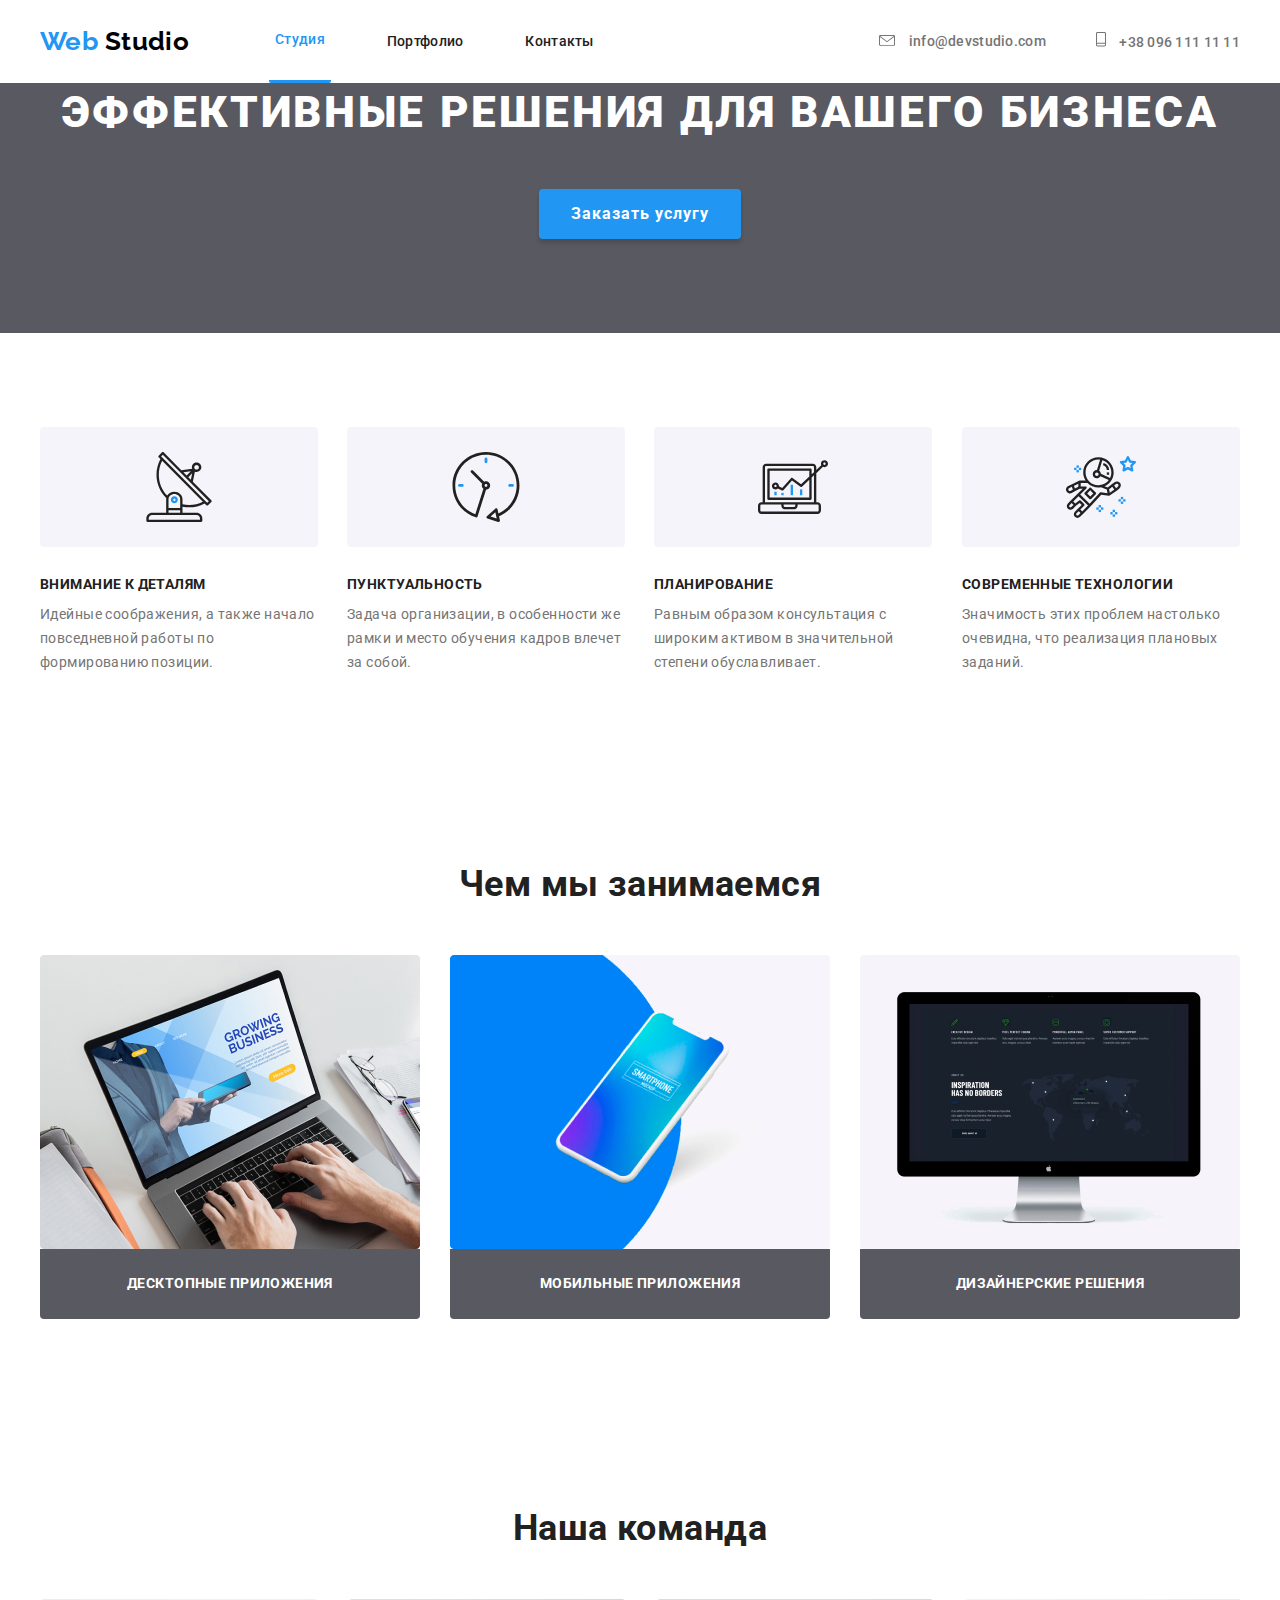
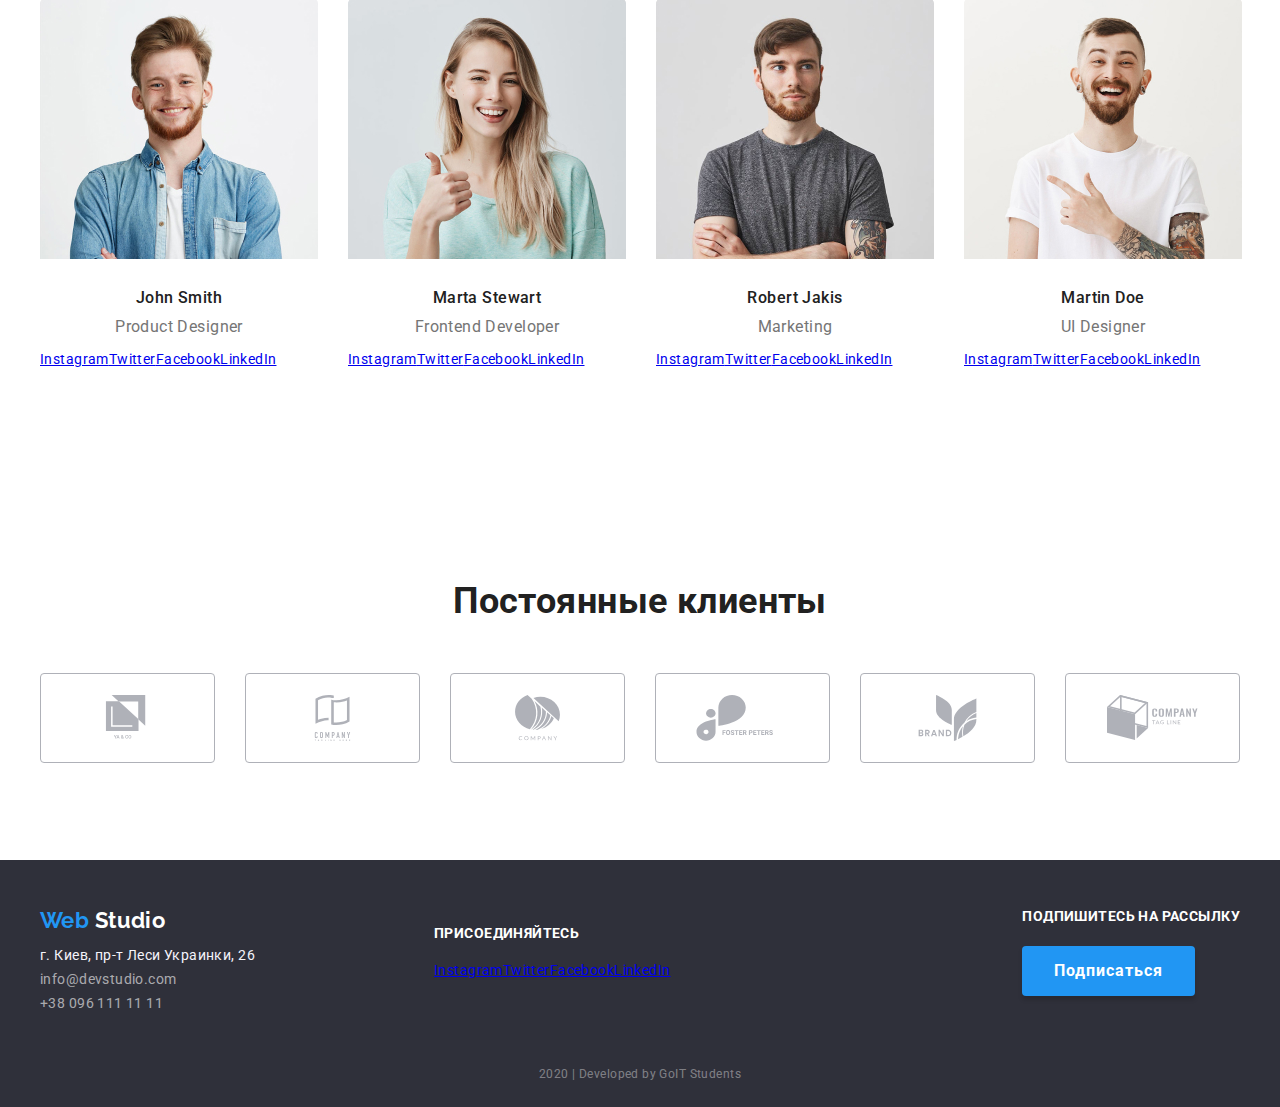
==== index.html @ 12b3b472 "Добавляет файлы и ДЗ3" ====
<!DOCTYPE html>
<html lang="ru">
<head>
    <meta charset="UTF-8"/>
    <meta name="viewport" content="width=device-width, initial-scale=1.0"/>
    <title>Web Studio v.1</title>
    <link 
      href="https://fonts.googleapis.com/css2?family=Raleway:wght@700&family=Roboto:wght@400;500;700;900&display=swap" 
      rel="stylesheet"
    />
    <link 
      rel="stylesheet" 
      href="https://cdnjs.cloudflare.com/ajax/libs/modern-normalize/0.6.0/modern-normalize.min.css"
    />
    <link rel="stylesheet" href="./css/style.css"/>
</head>
<body>

  <!-- Шапка страницы -->

    <header class="page-header">
      <div class="container header-flex">
        <nav class=nav-main>
          <a class=logo href="./index.html">
              <span>Web</span> Studio
          </a>
          <ul class="menu-list">
            <li class="item"><a class="menu-link current" href="./index.html">Студия</a></li>
            <li class="item"><a class="menu-link" href="./portfolio.html">Портфолио</a></li>
            <li class="item"><a class="menu-link" href="#" target="_blank">Контакты</a></li>
          </ul>
        </nav>  
          <ul class="menu-contacts">
            <li class="item">
              <img src="./images/Header/envelope_hover_.svg" alt="Конвертик">
              <a class="contact-item" href="mailto:info@devstudio.com">info@devstudio.com</a>
            </li>
            <li class="item">
              <img src="./images/Header/Tel_img.svg" alt="Мобильный телефон">
              <a class="contact-item" href="tel:380961111111">+38 096 111 11 11</a>
            </li>
          </ul>
      </div>
    </header> 
    
  <!--Основной контент страницы-->

    <main>

      <!-- Герой -->
      <section class="hero">
        <h1>эффективные решения для вашего бизнеса</h1>
        <a class="link-button" href="#" target="_blank">Заказать услугу</a>
      </section>

      <!--Преимущества студии-->
      <section class="benefits">
        <div class="container">
          <h2 class="is-hidden">Наши преимущества</h2>
        <ul class="benefits-list">
          <li class="item">
            <img src="./images/Addvantages/Antena.svg" alt="Спутниковая антена">
            <h3>Внимание к деталям</h3>
            <p>
              Идейные соображения, а также начало повседневной работы по формированию позиции.
            </p>
          </li>
          <li class="item">
            <img src="./images/Addvantages/Clock.svg" alt="Часы с циферблатом">
            <h3>Пунктуальность</h3>
            <p>
              Задача организации, в особенности же рамки и место обучения кадров влечет за собой.
            </p>
          </li>
          <li class="item">
            <img src="./images/Addvantages/Computer_graffic.svg" alt="Компьютер с графиком на экране">
            <h3>Планирование</h3>
            <p>
              Равным образом консультация с широким активом в значительной степени обуславливает.
            </p>
          </li>
          <li class="item">
            <img src="./images/Addvantages/Cosmonaut.svg" alt="Космонавт">
            <h3>Современные технологии</h3>
            <p>
              Значимость этих проблем настолько очевидна, что реализация плановых заданий.
            </p>
          </li>
        </ul>
        </div>
      </section>

      <!--Направления разработки-->
      <section class="services">
        <div class="container">
          <h2>Чем мы занимаемся</h2>
        <ul class="services-list">
          <li class="item">
            <!--Можно сделать ссылками, вдруг будет ссылка на проекты (примеры работ)-->
              <img 
                class="service-photo"
                src="./images/Operation/desktop_apps.jpg" 
                alt="Картинка Рабочего стола компьютера" 
                width="380" 
                height="294"
              >
              <h3>Десктопные приложения</h3>
          </li>
          <li class="item">
              <img
                class="service-photo" 
                src="./images/Operation/mobile_apps.jpg" 
                alt="Картинка экрана мобильного телефона"
                width="380" 
                height="294"
              >
              <h3>Мобильные приложения</h3>
          </li>
          <li class="item">
              <img 
                class="service-photo"
                src="./images/Operation/design.jpg" 
                alt="Картинка Дизайнерских решений"
                width="380" 
                height="294"
              >
              <h3>Дизайнерские решения</h3>
          </li>
        </ul>
        </div>
      </section>

      <!--Наша команда-->
      <section class="team">
       <div class="container">
        <h2>Наша команда</h2>
        <ul class="team-list">
          <li class="member">
            <img 
              class="team-photo"
              src="./images/Photo_Contacts/john_smith.jpg" 
              alt="Фото Джон Смит"
              width="278" 
              height="260"
            >
            <h3>John Smith</h3>
            <p>Product Designer</p>
            <ul class="team-socials">
              <li><a href="№" aria-label="Ссылка на Instagram" target="_blank">Instagram</a></li>
              <li><a href="№" aria-label="Ссылка на Twitter" target="_blank">Twitter</a></li>
              <li><a href="№" aria-label="Ссылка на Facebook" target="_blank">Facebook</a></li>
              <li><a href="№" aria-label="Ссылка на LinkedIn" target="_blank">LinkedIn</a></li>
            </ul>
          </li>
          <li class="member">
            <img 
              class="team-photo"
              src="./images/Photo_Contacts/marta_stewart.jpg" 
              alt="Фото Марта Стюарт"
              width="278" 
              height="260"
            >
            <h3>Marta Stewart</h3>
            <p>Frontend Developer</p>
            <ul class="team-socials">
              <li><a href="№" aria-label="Ссылка на Instagram" target="_blank">Instagram</a></li>
              <li><a href="№" aria-label="Ссылка на Twitter" target="_blank">Twitter</a></li>
              <li><a href="№" aria-label="Ссылка на Facebook" target="_blank">Facebook</a></li>
              <li><a href="№" aria-label="Ссылка на LinkedIn" target="_blank">LinkedIn</a></li>
              </ul>
          </li>
          <li class="member">
            <img 
              class="team-photo"  
              src="./images/Photo_Contacts/robert_jakis.jpg" 
              alt="Фото Роберт Якис"
              width="278" 
              height="260"
            >
            <h3>Robert Jakis</h3>
            <p>Marketing</p>
            <ul class="team-socials">
              <li><a href="№" aria-label="Ссылка на Instagram" target="_blank">Instagram</a></li>
              <li><a href="№" aria-label="Ссылка на Twitter" target="_blank">Twitter</a></li>
              <li><a href="№" aria-label="Ссылка на Facebook" target="_blank">Facebook</a></li>
              <li><a href="№" aria-label="Ссылка на LinkedIn" target="_blank">LinkedIn</a></li>
            </ul>
          </li>
          <li class="member">
            <img 
              class="team-photo"
              src="./images/Photo_Contacts/martin_doe.jpg" 
              alt="Фото Мартин Дое"
              width="278" 
              height="260"
            >
            <h3>Martin Doe</h3>
            <p>UI Designer</p>
            <ul class="team-socials">
              <li><a href="№" aria-label="Ссылка на Instagram" target="_blank">Instagram</a></li>
              <li><a href="№" aria-label="Ссылка на Twitter" target="_blank">Twitter</a></li>
              <li><a href="№" aria-label="Ссылка на Facebook" target="_blank">Facebook</a></li>
              <li><a href="№" aria-label="Ссылка на LinkedIn" target="_blank">LinkedIn</a></li>
            </ul>
          </li>
        </ul>
       </div>
      </section>

      <!--Постоянные клиенты-->
      <section class="customers">
        <div class="container">
          <h2>Постоянные клиенты</h2>
        <ul class="customers-list">
          <li class="client-tittle">
            <a 
              href="#" target="_blank"
            >
              <img src="./images/Clients/Client1.svg" alt="Лого Клиента 1">
            </a>
          </li>
          <li class="client-tittle">
            <a 
              href="#" target="_blank"
            >
              <img src="./images/Clients/Client2.svg" alt="Лого Клиента 2">
            </a>
          </li>
          <li class="client-tittle">
            <a 
              href="#" target="_blank"
            >
              <img src="./images/Clients/Client3.svg" alt="Лого Клиента 3">
            </a>
          </li>
          <li class="client-tittle">
            <a 
              href="#" target="_blank"
            >
              <img src="./images/Clients/Client4.svg" alt="Лого Клиента 4">
            </a>
          </li>
          <li class="client-tittle">
            <a 
              href="#" target="_blank"
            >
              <img src="./images/Clients/Client5.svg" alt="Лого Клиента 5">
            </a>
          </li>
          <li class="client-tittle">
            <a 
              href="#" target="_blank"
            >
              <img src="./images/Clients/Client6.svg" alt="Лого Клиента 6">
            </a>
          </li>
        </ul>
        </div>
      </section>

    </main>
     
  <!-- Подвал страницы -->
    
    <footer>
      <!--Контакты-->
      <div class="container footer-flex">
        <div class="footer-contacts ">
          <h2 class="is-hidden">Контакты студии</h2>
            <a class="logo" href="./index.html">
              <span>Web</span> Studio
            </a>
            <address class="adress-location">г. Киев, пр-т Леси Украинки, 26</address>
            <address class="adress-contacts">
              <a class="item" href="mailto:info@devstudio.com">info@devstudio.com</a> <br>
              <a class="item" href="tel:380961111111">+38 096 111 11 11</a>
            </address>
        </div>
        <!--Социальные сети-->
        <div class="socials">
          <h2 class="is-hidden">Ссылки на социальные сети студии</h2>
            <h3 class="title"><em>присоединяйтесь</em></h3>
            <ul class="list">
              <li><a href="№" aria-label="Ссылка на Instagram" target="_blank">Instagram</a></li>
              <li><a href="№" aria-label="Ссылка на Twitter" target="_blank">Twitter</a></li>
              <li><a href="№" aria-label="Ссылка на Facebook" target="_blank">Facebook</a></li>
              <li><a href="№" aria-label="Ссылка на LinkedIn" target="_blank">LinkedIn</a></li>
            </ul>
        </div>
        <!--Форма подписки-->
        <div class=subscribe>
          <h2 class="is-hidden">Форма подписки</h2>
            <h3 class="title"><em>Подпишитесь на рассылку</em></h3>
            <a class="link-button" href="#">Подписаться</a>
        </div>
      </div>
      <div class="copyright container">
        <p class="text">2020 | Developed by GoIT Students </p>
    </div>
  </footer>
</body>
</html>
---- css/style.css ----
/* Основные стили для 2х страниц */
:root{
    --primary-background-color:#FFFFFF;
    --secondary-background-color: #F5F4FA;
    --primary-text-color:#757575;
    --primary-hover-color:#2196F3;
    --secondary-text-color:#212121;
}

body{
    background-color: var(--primary-background-color);

    font-family: 'Roboto', sans-serif;
    font-style: normal;
    font-weight: 400;
    font-size: 14px;
    line-height: 1.14;
    letter-spacing: 0.03em;
}

ul{
    margin: 0;
    padding: 0;
    list-style: none;
    
}

h2{
    margin: 0;
    margin-bottom: 50px;
    padding: 0;

    color: var(--secondary-text-color);
    font-weight: 700;
    font-size: 36px;
    line-height: 1.17;
    text-align: center;
}
h3{
    margin: 0;
    padding: 0;

    color: var(--primary-background-color);
    text-transform: uppercase ;
    font-weight: 700;
    font-size: 14px;
}
.is-hidden{
    display: none;
}

.container{
    width: 1230px;
    padding-left: 15px;
    padding-right: 15px;
    margin-left: auto;
    margin-right: auto;
    /* outline: 1px solid tomato; */
    padding-top: 94px;
    padding-bottom: 94px;

}

/*Стили для header*/
.header-flex{
    padding-top: 0px;
    padding-bottom: 0px;
}
    /*Logo*/
.logo{
    margin-right: 80px;
    
    font-family: 'Raleway', sans-serif;
    color: black; /*На макете текст Studio  реально темнее чем текст на всей странице*/
    font-weight: 700;
    font-size: 26px;
    line-height: 1.19;
    text-decoration: none;
}

.logo span{
    color: var(--primary-hover-color);
}

    /*Site menu and contacts*/ 

.menu-link,
.contact-item{
    margin-bottom: 0px;
    color: var(--secondary-text-color);
    text-decoration: none;
    font-weight: 500;
    letter-spacing: 0.02em;
}
.menu-link{
    display: block;
    padding-top: 32px;
    padding-bottom: 32px; 
    padding-left: 6px;
    padding-right: 6px;
}


.menu-link:hover,
.menu-link:focus,
.contact-item:hover,
.contact-item:focus{
    color: var(--primary-hover-color);
}

.current{
    color: var(--primary-hover-color);
    border-color: var(--primary-hover-color);
    border-bottom: solid;
    border-radius: 2px;
}
.contact-item{
    color: var(--primary-text-color);
    padding-left: 10px;
}

.header-flex,
.nav-main,
.menu-contacts,
.menu-list{
    display: flex;
    align-items: center;
}
.menu-list .item:not(:last-child),
.menu-contacts .item:not(:last-child){
    margin-right: 50px;
}
.menu-contacts{
    margin-left: auto;
}




/*Стили для кнопок ссылок. Когда будем делать НАСТОЯЩУЮ кнопку в футере- потом уберу*/
.link-button {
    display: inline-block;
    padding: 10px 32px;
    min-height: 50px;
    box-shadow: 0px 4px 4px rgba(0, 0, 0, 0.15);
    border-radius: 4px;


    color: var(--primary-background-color);
    background-color: var(--primary-hover-color);
    
    font-weight: 700;
    font-size: 16px;
    line-height: 1.87;
    text-decoration: none;
    text-align: center;
    letter-spacing: 0.06em;
}

/*Стили для страницы Studio*/

/*Стили для Героя*/

.hero{
    background: rgba(47, 48, 58, 0.8);
    text-align: center;

    padding-bottom: 94px;
}
.hero h1{
    margin-top: 0px;
    margin-bottom: 46px;
    margin-left: auto;
    margin-right: auto;
    min-width: 646px;
    
    color:var(--primary-background-color);
    font-weight: 900;
    font-size: 44px;
    line-height: 1.36;
    text-align: center;
    letter-spacing: 0.06em;
    text-transform: uppercase;
}

/*Стили для Преимуществ студии*/

.benefits-list{
    display: flex;
}
.benefits-list .item+.item{
    margin-left: 29px;
}
.benefits-list .item{
    min-width: 278px;
    
}

.benefits h3{
    
    margin: 0 0 10px 0;
    
    color: var(--secondary-text-color);
}

.benefits p{
    
    margin: 0px;
    color: var(--primary-text-color);
    line-height: 1.71;
}
.benefits img{
    display: block;
    padding: 25px 104px;
    margin-bottom: 30px;
    min-width: 278px;

    background-color: #F5F4FA;
    border-radius: 4px; 
   
}



/*Стили Направления разработки*/
.services-list{
    display: flex;
    margin-top: 50px;
}
.services-list .item+.item{
    margin-left: 30px;
}

.services-list h3{
    background: rgba(47, 48, 58, 0.8);
    border-radius: 0px 0px 4px 4px;
    
    padding-top: 27px;
    padding-bottom: 27px;

    text-align: center;
}
.service-photo{
    display: block;
}


/*Стили для Наша команда*/
.team-list{
    display: flex;
}
.team-list .member+.member{
    margin-left: 30px;
}

.team-list h3{
    margin-bottom: 10px;    

    color: var(--secondary-text-color);
    font-weight: 500;
    font-size: 16px;
    line-height: 1.18;
    text-transform: none;
    text-align: center;
}
.team-list p{
    margin: 0; 
    margin-bottom: 16px;
    
    color: var(--primary-text-color);
    font-weight: 400;
    font-size: 16px;
    line-height: 1.18;
    text-align: center;
}
.team-photo{
    display: block;
    margin-bottom: 30px;

    border-radius: 4px 4px 0px 0px;
} 
.team-socials{
    display: flex;
    margin-bottom: 24px;
}
/*Стили для секции постоянные клиенты*/
.customers-list{
    display: flex;
}
.customers-list .member+.member{
    margin-left: 30px;
}
.customers-list .client-tittle+.client-tittle{
    margin-left: 30px;
}
.client-tittle img{
    display: inline-block;
    border: 1px solid #AFB1B8;
    box-sizing: border-box;
    border-radius: 4px;
    padding-top: 21px;
    padding-bottom: 21px;
    

    /*применила ширину и высоту для позиционирования будет понятно, как с бэкграунд и рамками - сделаю правильно*/
    width: 175px;
    height: 90px;
}


/*Стили для footer*/

footer{
    background-color: #2F303A; /*ТАК УДОБНЕЙ ВИДЕТЬ применились ли цвета текста*/
}

footer em{
    font-style: normal;
    
}
footer .title{
    margin-bottom: 21px;
}
.footer-flex{
    display: flex;
    align-items:center;
    justify-content:flex-end;
    padding-top: 0px;
    padding-bottom: 0px;
}
    
/*Footer contacts*/

footer .logo{
    display: inline-block;
    margin: 48px 0px 10px 0px;
    
    color: var(--primary-background-color);
    font-size: 22px;
    line-height: 1.18;
}

.adress-location{
    color: var(--secondary-background-color);
    font-style: normal;
    line-height: 1.71;
}
.footer-contacts{
    margin-bottom: 28px;
    margin-right: 179px;
}


.adress-contacts > .item{
    margin-bottom: 10px;

    color: rgba(255, 255, 255, 0.6);
    font-style: normal;
    line-height: 1.71;
    text-decoration: none;
}
    /*Footer social media*/

.socials .list{ /*так как пока бэк-граунд картинок, не могу отображение сделать точно, как на макете*/
    display: flex;
}
.socials .title,
.subscribe .title{
    margin-bottom: 21px;
}

    /*Footer signup*/
.subscribe{
    margin-left: auto;
}
   /*Footer copyright*/
.copyright{
    padding-top: 0px;
    padding-bottom: 0px;
}
.copyright > .text{
    margin: 0;
    padding-top: 18px;
    padding-bottom: 21px;

    color: rgba(255, 255, 255, 0.4);
    font-size: 12px;
    line-height: 2;
    text-align: center;
}

/*Стили для страницы Portfolio*/
.filters,
.work-examples{
   display: flex; 
}
.filters{
    display: flex;
    justify-content: center;
    margin-bottom: 50px;
    margin-left: auto;
    margin-right: auto;
}
.filters .item:not(:last-child){
    margin-right: 8px;
}
    /*Кнопки-фильтры*/
button {
    background: var(--secondary-background-color);
    color: var(--secondary-text-color);
    font-family: inherit;
    font-style: inherit;
    font-weight: 500;
    font-size: 16px;
    line-height: 1.16;
    text-align: center;
    letter-spacing: inherit;
    
}
button:hover,
button:focus{
    background:var(--primary-hover-color);
    color: var(--primary-background-color);

}

    /*Примеры работ*/

.work-examples{
    flex-wrap: wrap;
    margin: -15px;
    margin-bottom: -30px;
}
.example{
    display: flex;
    flex-direction: column;
    width: 380px;
    margin: 15px;

    /* background: var(--primary-background-color);
    border: 1px solid #EEEEEE;
    box-sizing: border-box;
    box-shadow: 1px 4px 6px rgba(0, 0, 0, 0.16), 0px 4px 4px rgba(0, 0, 0, 0.06), 0px 1px 1px rgba(0, 0, 0, 0.12);
    border-radius: 5px; */
    
}
.work-link{
    text-decoration: none;
}
.work-examples h2{
    margin-bottom: 4px;
    margin-top: 20px;
    margin-left: 24px;
    margin-right: auto;
    
    font-weight: bold;
    font-size: 18px;
    line-height: 2;
    letter-spacing: 0.06em;
    text-align: left;

}
.work-examples p{
    margin-left: 24px;
    margin-right: auto;
    color: var(--primary-text-color);
    font-size: 16px;
    line-height: 1.88;
}
.work-examples .hover-text{
    color: var(--primary-background-color);
    font-size: 18px;
    line-height: 1.56;

/*пока Саша сказал не делать background, но чтобы было видно цвет текста - применила*/
    background: var(--primary-hover-color); 
}
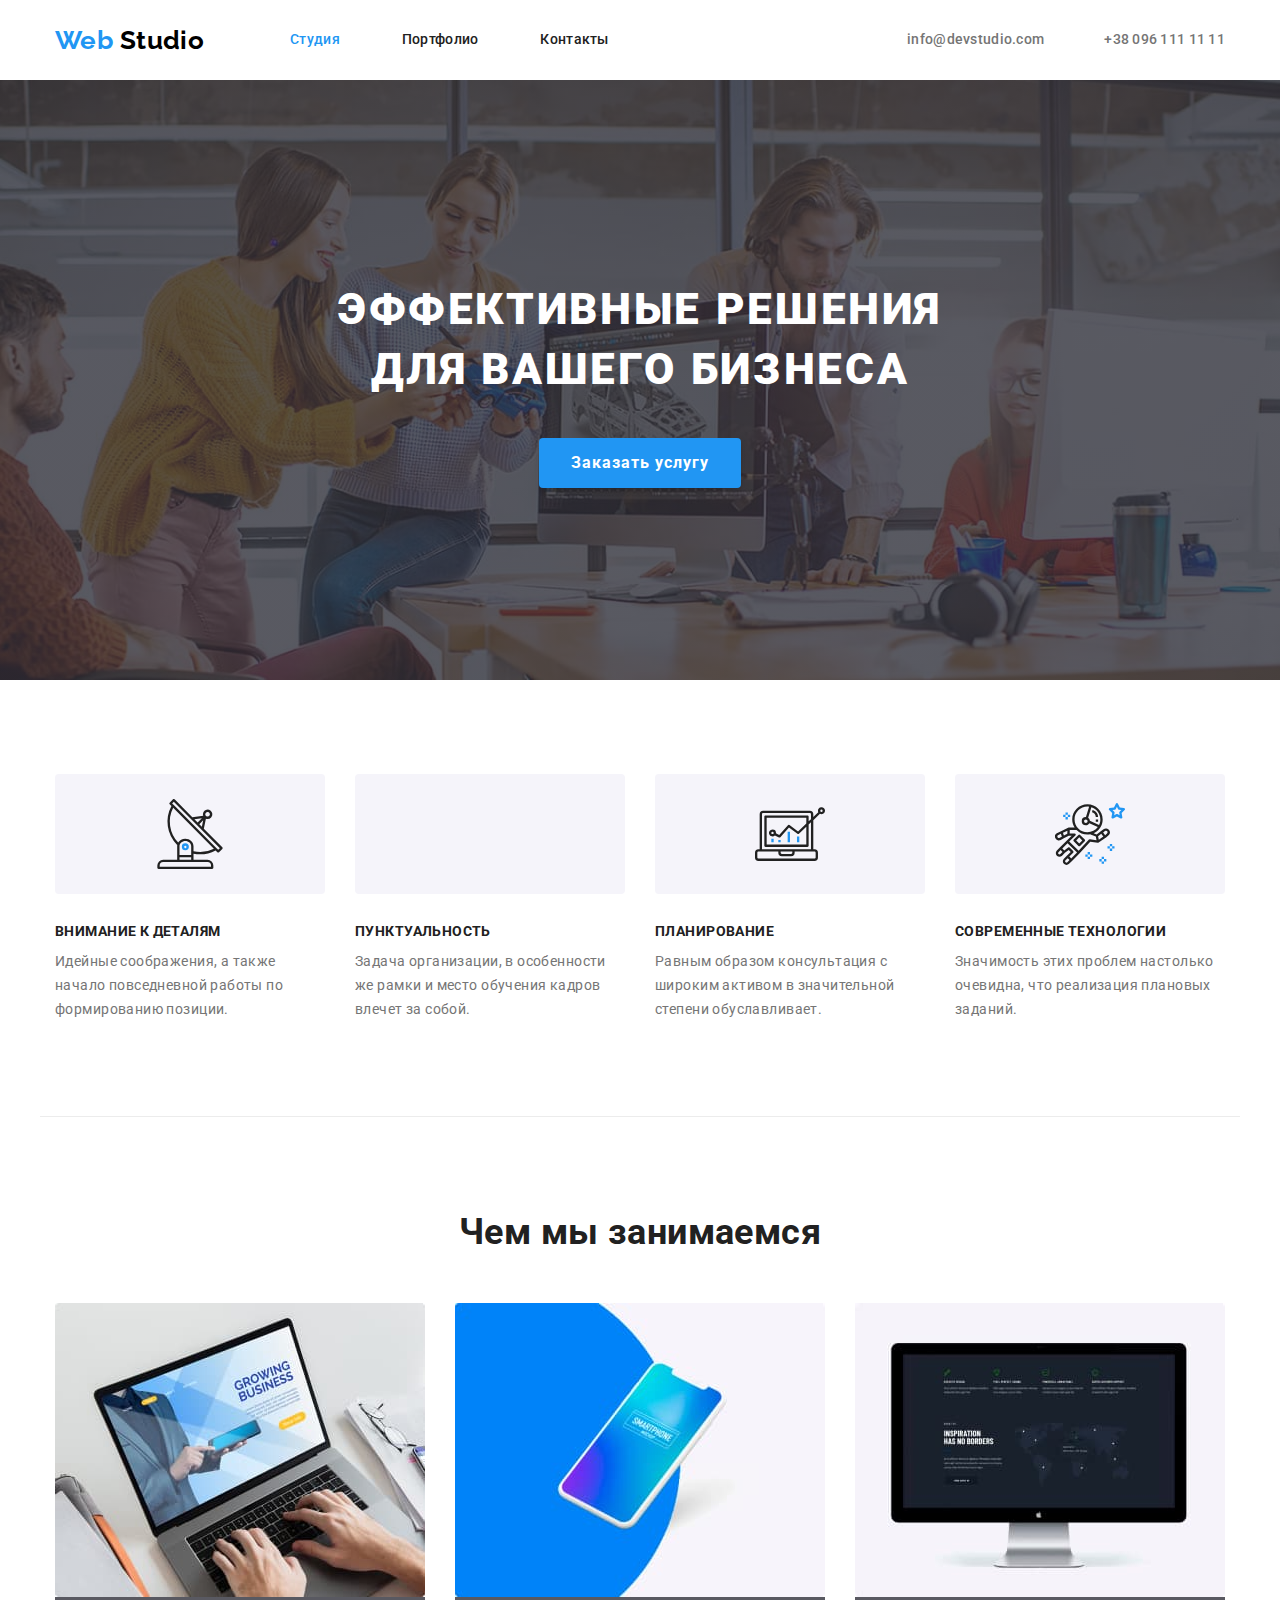
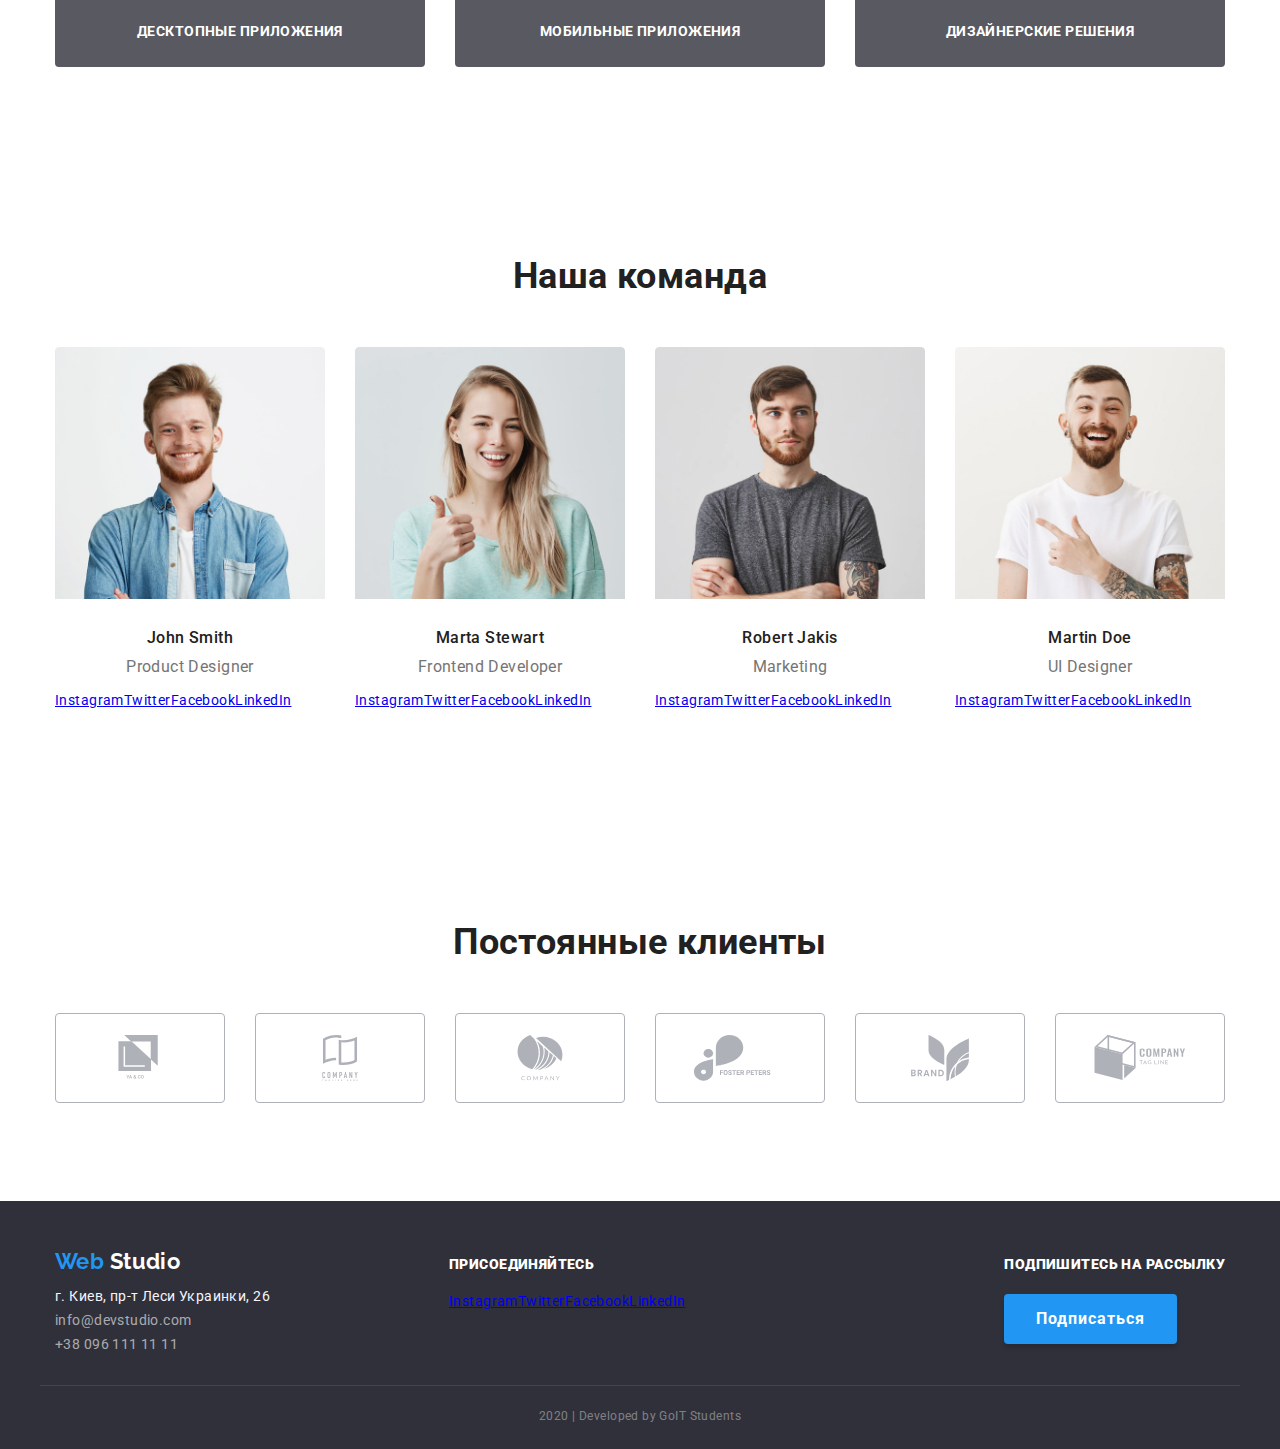
==== commit f59821dd: "Частично добавлены изображения" ====
--- a/index.html
+++ b/index.html
@@ -1,52 +1,56 @@
 <!DOCTYPE html>
 <html lang="ru">
-<head>
-    <meta charset="UTF-8"/>
-    <meta name="viewport" content="width=device-width, initial-scale=1.0"/>
+  <head>
+    <meta charset="UTF-8" />
+    <meta name="viewport" content="width=device-width, initial-scale=1.0" />
     <title>Web Studio v.1</title>
-    <link 
-      href="https://fonts.googleapis.com/css2?family=Raleway:wght@700&family=Roboto:wght@400;500;700;900&display=swap" 
+    <link
+      href="https://fonts.googleapis.com/css2?family=Raleway:wght@700&family=Roboto:wght@400;500;700;900&display=swap"
       rel="stylesheet"
     />
-    <link 
-      rel="stylesheet" 
+    <link
+      rel="stylesheet"
       href="https://cdnjs.cloudflare.com/ajax/libs/modern-normalize/0.6.0/modern-normalize.min.css"
     />
-    <link rel="stylesheet" href="./css/style.css"/>
-</head>
-<body>
-
-  <!-- Шапка страницы -->
+    <link rel="stylesheet" href="./css/style.css" />
+  </head>
+  <body>
+    <!-- Шапка страницы -->
 
     <header class="page-header">
-      <div class="container header-flex">
-        <nav class=nav-main>
-          <a class=logo href="./index.html">
-              <span>Web</span> Studio
-          </a>
+      <div class="header-flex container">
+        <nav class="nav-main">
+          <a class="logo" href="./index.html"> <span>Web</span> Studio </a>
           <ul class="menu-list">
-            <li class="item"><a class="menu-link current" href="./index.html">Студия</a></li>
-            <li class="item"><a class="menu-link" href="./portfolio.html">Портфолио</a></li>
-            <li class="item"><a class="menu-link" href="#" target="_blank">Контакты</a></li>
-          </ul>
-        </nav>  
-          <ul class="menu-contacts">
-            <li class="item">
-              <img src="./images/Header/envelope_hover_.svg" alt="Конвертик">
-              <a class="contact-item" href="mailto:info@devstudio.com">info@devstudio.com</a>
-            </li>
-            <li class="item">
-              <img src="./images/Header/Tel_img.svg" alt="Мобильный телефон">
-              <a class="contact-item" href="tel:380961111111">+38 096 111 11 11</a>
-            </li>
-          </ul>
+            <li class="item">
+              <a class="menu-link current" href="./index.html">Студия</a>
+            </li>
+            <li class="item">
+              <a class="menu-link" href="./portfolio.html">Портфолио</a>
+            </li>
+            <li class="item">
+              <a class="menu-link" href="#" target="_blank">Контакты</a>
+            </li>
+          </ul>
+        </nav>
+        <ul class="menu-contacts">
+          <li class="item">
+            <a class="contact-item" href="mailto:info@devstudio.com"
+              >info@devstudio.com</a
+            >
+          </li>
+          <li class="item">
+            <a class="contact-item" href="tel:380961111111"
+              >+38 096 111 11 11</a
+            >
+          </li>
+        </ul>
       </div>
-    </header> 
-    
-  <!--Основной контент страницы-->
+    </header>
+
+    <!--Основной контент страницы-->
 
     <main>
-
       <!-- Герой -->
       <section class="hero">
         <h1>эффективные решения для вашего бизнеса</h1>
@@ -57,36 +61,36 @@
       <section class="benefits">
         <div class="container">
           <h2 class="is-hidden">Наши преимущества</h2>
-        <ul class="benefits-list">
-          <li class="item">
-            <img src="./images/Addvantages/Antena.svg" alt="Спутниковая антена">
-            <h3>Внимание к деталям</h3>
-            <p>
-              Идейные соображения, а также начало повседневной работы по формированию позиции.
-            </p>
-          </li>
-          <li class="item">
-            <img src="./images/Addvantages/Clock.svg" alt="Часы с циферблатом">
-            <h3>Пунктуальность</h3>
-            <p>
-              Задача организации, в особенности же рамки и место обучения кадров влечет за собой.
-            </p>
-          </li>
-          <li class="item">
-            <img src="./images/Addvantages/Computer_graffic.svg" alt="Компьютер с графиком на экране">
-            <h3>Планирование</h3>
-            <p>
-              Равным образом консультация с широким активом в значительной степени обуславливает.
-            </p>
-          </li>
-          <li class="item">
-            <img src="./images/Addvantages/Cosmonaut.svg" alt="Космонавт">
-            <h3>Современные технологии</h3>
-            <p>
-              Значимость этих проблем настолько очевидна, что реализация плановых заданий.
-            </p>
-          </li>
-        </ul>
+          <ul class="benefits-list">
+            <li class="item antena">
+              <h3>Внимание к деталям</h3>
+              <p>
+                Идейные соображения, а также начало повседневной работы по
+                формированию позиции.
+              </p>
+            </li>
+            <li class="item clock">
+              <h3>Пунктуальность</h3>
+              <p>
+                Задача организации, в особенности же рамки и место обучения
+                кадров влечет за собой.
+              </p>
+            </li>
+            <li class="item diagramm">
+              <h3>Планирование</h3>
+              <p>
+                Равным образом консультация с широким активом в значительной
+                степени обуславливает.
+              </p>
+            </li>
+            <li class="item astronaut">
+              <h3>Современные технологии</h3>
+              <p>
+                Значимость этих проблем настолько очевидна, что реализация
+                плановых заданий.
+              </p>
+            </li>
+          </ul>
         </div>
       </section>
 
@@ -94,209 +98,279 @@
       <section class="services">
         <div class="container">
           <h2>Чем мы занимаемся</h2>
-        <ul class="services-list">
-          <li class="item">
-            <!--Можно сделать ссылками, вдруг будет ссылка на проекты (примеры работ)-->
-              <img 
+          <ul class="services-list">
+            <li class="item">
+              <!--Можно сделать ссылками, вдруг будет ссылка на проекты (примеры работ)-->
+              <img
                 class="service-photo"
-                src="./images/Operation/desktop_apps.jpg" 
-                alt="Картинка Рабочего стола компьютера" 
-                width="380" 
+                src="./images/Operation/desktop-apps.jpg"
+                alt="Картинка Рабочего стола компьютера"
+                width="370"
                 height="294"
-              >
+              />
               <h3>Десктопные приложения</h3>
-          </li>
-          <li class="item">
-              <img
-                class="service-photo" 
-                src="./images/Operation/mobile_apps.jpg" 
+            </li>
+            <li class="item">
+              <img
+                class="service-photo"
+                src="./images/Operation/mobile-apps.jpg"
                 alt="Картинка экрана мобильного телефона"
-                width="380" 
+                width="370"
                 height="294"
-              >
+              />
               <h3>Мобильные приложения</h3>
-          </li>
-          <li class="item">
-              <img 
+            </li>
+            <li class="item">
+              <img
                 class="service-photo"
-                src="./images/Operation/design.jpg" 
+                src="./images/Operation/design-apps.jpg"
                 alt="Картинка Дизайнерских решений"
-                width="380" 
+                width="370"
                 height="294"
-              >
+              />
               <h3>Дизайнерские решения</h3>
-          </li>
-        </ul>
+            </li>
+          </ul>
         </div>
       </section>
 
       <!--Наша команда-->
       <section class="team">
-       <div class="container">
-        <h2>Наша команда</h2>
-        <ul class="team-list">
-          <li class="member">
-            <img 
-              class="team-photo"
-              src="./images/Photo_Contacts/john_smith.jpg" 
-              alt="Фото Джон Смит"
-              width="278" 
-              height="260"
-            >
-            <h3>John Smith</h3>
-            <p>Product Designer</p>
-            <ul class="team-socials">
-              <li><a href="№" aria-label="Ссылка на Instagram" target="_blank">Instagram</a></li>
-              <li><a href="№" aria-label="Ссылка на Twitter" target="_blank">Twitter</a></li>
-              <li><a href="№" aria-label="Ссылка на Facebook" target="_blank">Facebook</a></li>
-              <li><a href="№" aria-label="Ссылка на LinkedIn" target="_blank">LinkedIn</a></li>
-            </ul>
-          </li>
-          <li class="member">
-            <img 
-              class="team-photo"
-              src="./images/Photo_Contacts/marta_stewart.jpg" 
-              alt="Фото Марта Стюарт"
-              width="278" 
-              height="260"
-            >
-            <h3>Marta Stewart</h3>
-            <p>Frontend Developer</p>
-            <ul class="team-socials">
-              <li><a href="№" aria-label="Ссылка на Instagram" target="_blank">Instagram</a></li>
-              <li><a href="№" aria-label="Ссылка на Twitter" target="_blank">Twitter</a></li>
-              <li><a href="№" aria-label="Ссылка на Facebook" target="_blank">Facebook</a></li>
-              <li><a href="№" aria-label="Ссылка на LinkedIn" target="_blank">LinkedIn</a></li>
+        <div class="container">
+          <h2>Наша команда</h2>
+          <ul class="team-list">
+            <li class="member">
+              <img
+                class="team-photo"
+                src="./images/Photo_Contacts/john_smith.jpg"
+                alt="Фото Джон Смит"
+                width="278"
+                height="260"
+              />
+              <h3>John Smith</h3>
+              <p>Product Designer</p>
+              <ul class="team-socials">
+                <li>
+                  <a href="№" aria-label="Ссылка на Instagram" target="_blank"
+                    >Instagram</a
+                  >
+                </li>
+                <li>
+                  <a href="№" aria-label="Ссылка на Twitter" target="_blank"
+                    >Twitter</a
+                  >
+                </li>
+                <li>
+                  <a href="№" aria-label="Ссылка на Facebook" target="_blank"
+                    >Facebook</a
+                  >
+                </li>
+                <li>
+                  <a href="№" aria-label="Ссылка на LinkedIn" target="_blank"
+                    >LinkedIn</a
+                  >
+                </li>
               </ul>
-          </li>
-          <li class="member">
-            <img 
-              class="team-photo"  
-              src="./images/Photo_Contacts/robert_jakis.jpg" 
-              alt="Фото Роберт Якис"
-              width="278" 
-              height="260"
-            >
-            <h3>Robert Jakis</h3>
-            <p>Marketing</p>
-            <ul class="team-socials">
-              <li><a href="№" aria-label="Ссылка на Instagram" target="_blank">Instagram</a></li>
-              <li><a href="№" aria-label="Ссылка на Twitter" target="_blank">Twitter</a></li>
-              <li><a href="№" aria-label="Ссылка на Facebook" target="_blank">Facebook</a></li>
-              <li><a href="№" aria-label="Ссылка на LinkedIn" target="_blank">LinkedIn</a></li>
-            </ul>
-          </li>
-          <li class="member">
-            <img 
-              class="team-photo"
-              src="./images/Photo_Contacts/martin_doe.jpg" 
-              alt="Фото Мартин Дое"
-              width="278" 
-              height="260"
-            >
-            <h3>Martin Doe</h3>
-            <p>UI Designer</p>
-            <ul class="team-socials">
-              <li><a href="№" aria-label="Ссылка на Instagram" target="_blank">Instagram</a></li>
-              <li><a href="№" aria-label="Ссылка на Twitter" target="_blank">Twitter</a></li>
-              <li><a href="№" aria-label="Ссылка на Facebook" target="_blank">Facebook</a></li>
-              <li><a href="№" aria-label="Ссылка на LinkedIn" target="_blank">LinkedIn</a></li>
-            </ul>
-          </li>
-        </ul>
-       </div>
+            </li>
+            <li class="member">
+              <img
+                class="team-photo"
+                src="./images/Photo_Contacts/marta_stewart.jpg"
+                alt="Фото Марта Стюарт"
+                width="278"
+                height="260"
+              />
+              <h3>Marta Stewart</h3>
+              <p>Frontend Developer</p>
+              <ul class="team-socials">
+                <li>
+                  <a href="№" aria-label="Ссылка на Instagram" target="_blank"
+                    >Instagram</a
+                  >
+                </li>
+                <li>
+                  <a href="№" aria-label="Ссылка на Twitter" target="_blank"
+                    >Twitter</a
+                  >
+                </li>
+                <li>
+                  <a href="№" aria-label="Ссылка на Facebook" target="_blank"
+                    >Facebook</a
+                  >
+                </li>
+                <li>
+                  <a href="№" aria-label="Ссылка на LinkedIn" target="_blank"
+                    >LinkedIn</a
+                  >
+                </li>
+              </ul>
+            </li>
+            <li class="member">
+              <img
+                class="team-photo"
+                src="./images/Photo_Contacts/robert_jakis.jpg"
+                alt="Фото Роберт Якис"
+                width="278"
+                height="260"
+              />
+              <h3>Robert Jakis</h3>
+              <p>Marketing</p>
+              <ul class="team-socials">
+                <li>
+                  <a href="№" aria-label="Ссылка на Instagram" target="_blank"
+                    >Instagram</a
+                  >
+                </li>
+                <li>
+                  <a href="№" aria-label="Ссылка на Twitter" target="_blank"
+                    >Twitter</a
+                  >
+                </li>
+                <li>
+                  <a href="№" aria-label="Ссылка на Facebook" target="_blank"
+                    >Facebook</a
+                  >
+                </li>
+                <li>
+                  <a href="№" aria-label="Ссылка на LinkedIn" target="_blank"
+                    >LinkedIn</a
+                  >
+                </li>
+              </ul>
+            </li>
+            <li class="member">
+              <img
+                class="team-photo"
+                src="./images/Photo_Contacts/martin_doe.jpg"
+                alt="Фото Мартин Дое"
+                width="278"
+                height="260"
+              />
+              <h3>Martin Doe</h3>
+              <p>UI Designer</p>
+              <ul class="team-socials">
+                <li>
+                  <a href="№" aria-label="Ссылка на Instagram" target="_blank"
+                    >Instagram</a
+                  >
+                </li>
+                <li>
+                  <a href="№" aria-label="Ссылка на Twitter" target="_blank"
+                    >Twitter</a
+                  >
+                </li>
+                <li>
+                  <a href="№" aria-label="Ссылка на Facebook" target="_blank"
+                    >Facebook</a
+                  >
+                </li>
+                <li>
+                  <a href="№" aria-label="Ссылка на LinkedIn" target="_blank"
+                    >LinkedIn</a
+                  >
+                </li>
+              </ul>
+            </li>
+          </ul>
+        </div>
       </section>
 
       <!--Постоянные клиенты-->
       <section class="customers">
         <div class="container">
           <h2>Постоянные клиенты</h2>
-        <ul class="customers-list">
-          <li class="client-tittle">
-            <a 
-              href="#" target="_blank"
-            >
-              <img src="./images/Clients/Client1.svg" alt="Лого Клиента 1">
-            </a>
-          </li>
-          <li class="client-tittle">
-            <a 
-              href="#" target="_blank"
-            >
-              <img src="./images/Clients/Client2.svg" alt="Лого Клиента 2">
-            </a>
-          </li>
-          <li class="client-tittle">
-            <a 
-              href="#" target="_blank"
-            >
-              <img src="./images/Clients/Client3.svg" alt="Лого Клиента 3">
-            </a>
-          </li>
-          <li class="client-tittle">
-            <a 
-              href="#" target="_blank"
-            >
-              <img src="./images/Clients/Client4.svg" alt="Лого Клиента 4">
-            </a>
-          </li>
-          <li class="client-tittle">
-            <a 
-              href="#" target="_blank"
-            >
-              <img src="./images/Clients/Client5.svg" alt="Лого Клиента 5">
-            </a>
-          </li>
-          <li class="client-tittle">
-            <a 
-              href="#" target="_blank"
-            >
-              <img src="./images/Clients/Client6.svg" alt="Лого Клиента 6">
-            </a>
-          </li>
-        </ul>
-        </div>
-      </section>
-
+          <ul class="customers-list">
+            <li class="client-tittle">
+              <a href="#" target="_blank">
+                <img src="./images/Clients/Client1.svg" alt="Лого Клиента 1" />
+              </a>
+            </li>
+            <li class="client-tittle">
+              <a href="#" target="_blank">
+                <img src="./images/Clients/Client2.svg" alt="Лого Клиента 2" />
+              </a>
+            </li>
+            <li class="client-tittle">
+              <a href="#" target="_blank">
+                <img src="./images/Clients/Client3.svg" alt="Лого Клиента 3" />
+              </a>
+            </li>
+            <li class="client-tittle">
+              <a href="#" target="_blank">
+                <img src="./images/Clients/Client4.svg" alt="Лого Клиента 4" />
+              </a>
+            </li>
+            <li class="client-tittle">
+              <a href="#" target="_blank">
+                <img src="./images/Clients/Client5.svg" alt="Лого Клиента 5" />
+              </a>
+            </li>
+            <li class="client-tittle">
+              <a href="#" target="_blank">
+                <img src="./images/Clients/Client6.svg" alt="Лого Клиента 6" />
+              </a>
+            </li>
+          </ul>
+        </div>
+      </section>
     </main>
-     
-  <!-- Подвал страницы -->
-    
+
+    <!-- Подвал страницы -->
+
     <footer>
       <!--Контакты-->
       <div class="container footer-flex">
-        <div class="footer-contacts ">
+        <div class="footer-contacts">
           <h2 class="is-hidden">Контакты студии</h2>
-            <a class="logo" href="./index.html">
-              <span>Web</span> Studio
-            </a>
-            <address class="adress-location">г. Киев, пр-т Леси Украинки, 26</address>
-            <address class="adress-contacts">
-              <a class="item" href="mailto:info@devstudio.com">info@devstudio.com</a> <br>
-              <a class="item" href="tel:380961111111">+38 096 111 11 11</a>
-            </address>
+          <a class="logo" href="./index.html"> <span>Web</span> Studio </a>
+          <address class="adress-location">
+            г. Киев, пр-т Леси Украинки, 26
+          </address>
+          <address class="adress-contacts">
+            <a class="item" href="mailto:info@devstudio.com"
+              >info@devstudio.com</a
+            >
+            <br />
+            <a class="item" href="tel:380961111111">+38 096 111 11 11</a>
+          </address>
         </div>
         <!--Социальные сети-->
         <div class="socials">
           <h2 class="is-hidden">Ссылки на социальные сети студии</h2>
-            <h3 class="title"><em>присоединяйтесь</em></h3>
-            <ul class="list">
-              <li><a href="№" aria-label="Ссылка на Instagram" target="_blank">Instagram</a></li>
-              <li><a href="№" aria-label="Ссылка на Twitter" target="_blank">Twitter</a></li>
-              <li><a href="№" aria-label="Ссылка на Facebook" target="_blank">Facebook</a></li>
-              <li><a href="№" aria-label="Ссылка на LinkedIn" target="_blank">LinkedIn</a></li>
-            </ul>
+          <h3 class="title"><b>присоединяйтесь</b></h3>
+          <ul class="list">
+            <li>
+              <a href="№" aria-label="Ссылка на Instagram" target="_blank"
+                >Instagram</a
+              >
+            </li>
+            <li>
+              <a href="№" aria-label="Ссылка на Twitter" target="_blank"
+                >Twitter</a
+              >
+            </li>
+            <li>
+              <a href="№" aria-label="Ссылка на Facebook" target="_blank"
+                >Facebook</a
+              >
+            </li>
+            <li>
+              <a href="№" aria-label="Ссылка на LinkedIn" target="_blank"
+                >LinkedIn</a
+              >
+            </li>
+          </ul>
         </div>
         <!--Форма подписки-->
-        <div class=subscribe>
+        <div class="subscribe">
           <h2 class="is-hidden">Форма подписки</h2>
-            <h3 class="title"><em>Подпишитесь на рассылку</em></h3>
-            <a class="link-button" href="#">Подписаться</a>
+          <h3 class="title"><b>Подпишитесь на рассылку</b></h3>
+          <a class="link-button" href="#">Подписаться</a>
         </div>
       </div>
-      <div class="copyright container">
-        <p class="text">2020 | Developed by GoIT Students </p>
-    </div>
-  </footer>
-</body>
-</html>+      <p class="text-copyright container">
+        2020 | Developed by GoIT Students
+      </p>
+    </footer>
+  </body>
+</html>
--- a/css/style.css
+++ b/css/style.css
@@ -1,478 +1,486 @@
-
 /* Основные стили для 2х страниц */
-:root{
-    --primary-background-color:#FFFFFF;
-    --secondary-background-color: #F5F4FA;
-    --primary-text-color:#757575;
-    --primary-hover-color:#2196F3;
-    --secondary-text-color:#212121;
-}
-
-body{
-    background-color: var(--primary-background-color);
-
-    font-family: 'Roboto', sans-serif;
-    font-style: normal;
-    font-weight: 400;
-    font-size: 14px;
-    line-height: 1.14;
-    letter-spacing: 0.03em;
-}
-
-ul{
-    margin: 0;
-    padding: 0;
-    list-style: none;
-    
-}
-
-h2{
-    margin: 0;
-    margin-bottom: 50px;
-    padding: 0;
-
-    color: var(--secondary-text-color);
-    font-weight: 700;
-    font-size: 36px;
-    line-height: 1.17;
-    text-align: center;
-}
-h3{
-    margin: 0;
-    padding: 0;
-
-    color: var(--primary-background-color);
-    text-transform: uppercase ;
-    font-weight: 700;
-    font-size: 14px;
-}
-.is-hidden{
-    display: none;
-}
-
-.container{
-    width: 1230px;
-    padding-left: 15px;
-    padding-right: 15px;
-    margin-left: auto;
-    margin-right: auto;
-    /* outline: 1px solid tomato; */
-    padding-top: 94px;
-    padding-bottom: 94px;
-
+:root {
+  --primary-background-color: #ffffff;
+  --secondary-background-color: #f5f4fa;
+  --primary-text-color: #757575;
+  --primary-hover-color: #2196f3;
+  --secondary-text-color: #212121;
+}
+
+body {
+  background-color: var(--primary-background-color);
+
+  font-family: 'Roboto', sans-serif;
+  font-style: normal;
+  font-weight: 400;
+  font-size: 14px;
+  line-height: 1.14;
+  letter-spacing: 0.03em;
+}
+
+ul {
+  margin: 0;
+  padding: 0;
+  list-style: none;
+}
+
+h2 {
+  margin: 0;
+  margin-bottom: 50px;
+  padding: 0;
+
+  color: var(--secondary-text-color);
+  font-weight: 700;
+  font-size: 36px;
+  line-height: 1.17;
+  text-align: center;
+}
+h3 {
+  margin: 0;
+  padding: 0;
+
+  color: var(--primary-background-color);
+  text-transform: uppercase;
+  font-weight: 700;
+  font-size: 14px;
+}
+.is-hidden {
+  position: absolute;
+  width: 1px;
+  height: 1px;
+  margin: -1px;
+  border: 0;
+  padding: 0;
+  clip: rect(0 0 0 0);
+  overflow: hidden;
+}
+
+.container {
+  width: 1200px;
+  padding-left: 15px;
+  padding-right: 15px;
+  margin-left: auto;
+  margin-right: auto;
+  padding-top: 94px;
+  padding-bottom: 94px;
+}
+img {
+  display: block;
+  max-width: 100%;
+  height: auto;
 }
 
 /*Стили для header*/
-.header-flex{
-    padding-top: 0px;
-    padding-bottom: 0px;
-}
-    /*Logo*/
-.logo{
-    margin-right: 80px;
-    
-    font-family: 'Raleway', sans-serif;
-    color: black; /*На макете текст Studio  реально темнее чем текст на всей странице*/
-    font-weight: 700;
-    font-size: 26px;
-    line-height: 1.19;
-    text-decoration: none;
-}
-
-.logo span{
-    color: var(--primary-hover-color);
-}
-
-    /*Site menu and contacts*/ 
+.header-flex {
+  padding-top: 0px;
+  padding-bottom: 0px;
+}
+/*Logo*/
+.logo {
+  margin-right: 80px;
+
+  font-family: 'Raleway', sans-serif;
+  color: black; /*На макете текст Studio  реально темнее чем текст на всей странице*/
+  font-weight: 700;
+  font-size: 26px;
+  line-height: 1.19;
+  text-decoration: none;
+}
+
+.logo span {
+  color: var(--primary-hover-color);
+}
+
+/*Site menu and contacts*/
 
 .menu-link,
-.contact-item{
-    margin-bottom: 0px;
-    color: var(--secondary-text-color);
-    text-decoration: none;
-    font-weight: 500;
-    letter-spacing: 0.02em;
-}
-.menu-link{
-    display: block;
-    padding-top: 32px;
-    padding-bottom: 32px; 
-    padding-left: 6px;
-    padding-right: 6px;
-}
-
+.contact-item {
+  margin-bottom: 0px;
+  color: var(--secondary-text-color);
+  text-decoration: none;
+  font-weight: 500;
+  letter-spacing: 0.02em;
+}
+.menu-link {
+  display: block;
+  padding-top: 32px;
+  padding-bottom: 32px;
+  padding-left: 6px;
+  padding-right: 6px;
+}
 
 .menu-link:hover,
 .menu-link:focus,
 .contact-item:hover,
-.contact-item:focus{
-    color: var(--primary-hover-color);
-}
-
-.current{
-    color: var(--primary-hover-color);
-    border-color: var(--primary-hover-color);
-    border-bottom: solid;
-    border-radius: 2px;
-}
-.contact-item{
-    color: var(--primary-text-color);
-    padding-left: 10px;
+.contact-item:focus {
+  color: var(--primary-hover-color);
+}
+
+.current {
+  color: var(--primary-hover-color);
+}
+.contact-item {
+  color: var(--primary-text-color);
+  padding-left: 10px;
 }
 
 .header-flex,
 .nav-main,
 .menu-contacts,
-.menu-list{
-    display: flex;
-    align-items: center;
+.menu-list {
+  display: flex;
+  align-items: center;
 }
 .menu-list .item:not(:last-child),
-.menu-contacts .item:not(:last-child){
-    margin-right: 50px;
-}
-.menu-contacts{
-    margin-left: auto;
-}
-
-
-
+.menu-contacts .item:not(:last-child) {
+  margin-right: 50px;
+}
+.menu-contacts {
+  margin-left: auto;
+}
 
 /*Стили для кнопок ссылок. Когда будем делать НАСТОЯЩУЮ кнопку в футере- потом уберу*/
 .link-button {
-    display: inline-block;
-    padding: 10px 32px;
-    min-height: 50px;
-    box-shadow: 0px 4px 4px rgba(0, 0, 0, 0.15);
-    border-radius: 4px;
-
-
-    color: var(--primary-background-color);
-    background-color: var(--primary-hover-color);
-    
-    font-weight: 700;
-    font-size: 16px;
-    line-height: 1.87;
-    text-decoration: none;
-    text-align: center;
-    letter-spacing: 0.06em;
+  display: inline-block;
+  padding: 10px 32px;
+  min-height: 50px;
+  box-shadow: 0px 4px 4px rgba(0, 0, 0, 0.15);
+  border-radius: 4px;
+
+  color: var(--primary-background-color);
+  background-color: var(--primary-hover-color);
+
+  font-weight: 700;
+  font-size: 16px;
+  line-height: 1.87;
+  text-decoration: none;
+  text-align: center;
+  letter-spacing: 0.06em;
 }
 
 /*Стили для страницы Studio*/
 
 /*Стили для Героя*/
 
-.hero{
-    background: rgba(47, 48, 58, 0.8);
-    text-align: center;
-
-    padding-bottom: 94px;
-}
-.hero h1{
-    margin-top: 0px;
-    margin-bottom: 46px;
-    margin-left: auto;
-    margin-right: auto;
-    min-width: 646px;
-    
-    color:var(--primary-background-color);
-    font-weight: 900;
-    font-size: 44px;
-    line-height: 1.36;
-    text-align: center;
-    letter-spacing: 0.06em;
-    text-transform: uppercase;
+.hero {
+  display: flex-block;
+  text-align: center;
+  max-width: 1600px;
+  height: 600px;
+  margin-left: auto;
+  margin-right: auto;
+  background-image: linear-gradient(
+      rgba(47, 48, 58, 0.8),
+      rgba(47, 48, 58, 0.8)
+    ),
+    url('../images/hero-img.jpg');
+
+  background-repeat: no-repeat;
+  background-position: center;
+  background-size: cover;
+}
+.hero h1 {
+  width: 646px;
+  margin-top: 0px;
+  margin-bottom: 38px;
+  margin-left: auto;
+  margin-right: auto;
+  padding-top: 200px;
+
+  color: var(--primary-background-color);
+  font-weight: 900;
+  font-size: 44px;
+  line-height: 1.36;
+  text-align: center;
+  letter-spacing: 0.06em;
+  text-transform: uppercase;
 }
 
 /*Стили для Преимуществ студии*/
 
-.benefits-list{
-    display: flex;
-}
-.benefits-list .item+.item{
-    margin-left: 29px;
-}
-.benefits-list .item{
-    min-width: 278px;
-    
-}
-
-.benefits h3{
-    
-    margin: 0 0 10px 0;
-    
-    color: var(--secondary-text-color);
-}
-
-.benefits p{
-    
-    margin: 0px;
-    color: var(--primary-text-color);
-    line-height: 1.71;
-}
-.benefits img{
-    display: block;
-    padding: 25px 104px;
-    margin-bottom: 30px;
-    min-width: 278px;
-
-    background-color: #F5F4FA;
-    border-radius: 4px; 
-   
-}
-
-
+.benefits-list {
+  display: flex;
+}
+.benefits-list .item + .item {
+  margin-left: 30px;
+}
+.benefits-list .item {
+  min-width: 270px;
+}
+.benefits-list > .item::before {
+  content: '';
+  display: block;
+  margin-bottom: 30px;
+  height: 120px;
+
+  background-repeat: no-repeat;
+  background-position: center;
+
+  background-color: #f5f4fa;
+  border-radius: 4px;
+}
+
+.antena::before {
+  background-image: url(../images/Addvantages/antenna.svg);
+}
+.clock::before {
+  background-image: url(../images/Addvantages/clock.svg);
+}
+.diagramm::before {
+  background-image: url(../images/Addvantages/diagram.svg);
+}
+.astronaut::before {
+  background-image: url(..//images/Addvantages/astronaut.svg);
+}
+
+.benefits > .container {
+  border-bottom: 1px solid #ececec;
+}
+.benefits h3 {
+  margin: 0 0 10px 0;
+
+  color: var(--secondary-text-color);
+}
+
+.benefits p {
+  margin: 0px;
+  color: var(--primary-text-color);
+  line-height: 1.71;
+}
 
 /*Стили Направления разработки*/
-.services-list{
-    display: flex;
-    margin-top: 50px;
-}
-.services-list .item+.item{
-    margin-left: 30px;
-}
-
-.services-list h3{
-    background: rgba(47, 48, 58, 0.8);
-    border-radius: 0px 0px 4px 4px;
-    
-    padding-top: 27px;
-    padding-bottom: 27px;
-
-    text-align: center;
-}
-.service-photo{
-    display: block;
-}
-
+.services-list {
+  display: flex;
+  margin-top: 50px;
+}
+.services-list .item + .item {
+  margin-left: 30px;
+}
+
+.services-list h3 {
+  background: rgba(47, 48, 58, 0.8);
+  border-radius: 0px 0px 4px 4px;
+
+  padding-top: 27px;
+  padding-bottom: 27px;
+
+  text-align: center;
+}
 
 /*Стили для Наша команда*/
-.team-list{
-    display: flex;
-}
-.team-list .member+.member{
-    margin-left: 30px;
-}
-
-.team-list h3{
-    margin-bottom: 10px;    
-
-    color: var(--secondary-text-color);
-    font-weight: 500;
-    font-size: 16px;
-    line-height: 1.18;
-    text-transform: none;
-    text-align: center;
-}
-.team-list p{
-    margin: 0; 
-    margin-bottom: 16px;
-    
-    color: var(--primary-text-color);
-    font-weight: 400;
-    font-size: 16px;
-    line-height: 1.18;
-    text-align: center;
-}
-.team-photo{
-    display: block;
-    margin-bottom: 30px;
-
-    border-radius: 4px 4px 0px 0px;
-} 
-.team-socials{
-    display: flex;
-    margin-bottom: 24px;
+.team-list {
+  display: flex;
+}
+.team-list .member + .member {
+  margin-left: 30px;
+}
+
+.team-list h3 {
+  margin-bottom: 10px;
+
+  color: var(--secondary-text-color);
+  font-weight: 500;
+  font-size: 16px;
+  line-height: 1.18;
+  text-transform: none;
+  text-align: center;
+}
+.team-list p {
+  margin: 0;
+  margin-bottom: 16px;
+
+  color: var(--primary-text-color);
+  font-weight: 400;
+  font-size: 16px;
+  line-height: 1.18;
+  text-align: center;
+}
+.team-photo {
+  display: block;
+  margin-bottom: 30px;
+
+  border-radius: 4px 4px 0px 0px;
+}
+.team-socials {
+  display: flex;
+  margin-bottom: 24px;
 }
 /*Стили для секции постоянные клиенты*/
-.customers-list{
-    display: flex;
-}
-.customers-list .member+.member{
-    margin-left: 30px;
-}
-.customers-list .client-tittle+.client-tittle{
-    margin-left: 30px;
-}
-.client-tittle img{
-    display: inline-block;
-    border: 1px solid #AFB1B8;
-    box-sizing: border-box;
-    border-radius: 4px;
-    padding-top: 21px;
-    padding-bottom: 21px;
-    
-
-    /*применила ширину и высоту для позиционирования будет понятно, как с бэкграунд и рамками - сделаю правильно*/
-    width: 175px;
-    height: 90px;
-}
-
+.customers-list {
+  display: flex;
+}
+.customers-list .member + .member {
+  margin-left: 30px;
+}
+.customers-list .client-tittle + .client-tittle {
+  margin-left: 30px;
+}
+.client-tittle img {
+  display: inline-block;
+  border: 1px solid #afb1b8;
+  box-sizing: border-box;
+  border-radius: 4px;
+  padding-top: 21px;
+  padding-bottom: 21px;
+
+  /*применила ширину и высоту для позиционирования будет понятно, как с бэкграунд и рамками - сделаю правильно*/
+  width: 175px;
+  height: 90px;
+}
 
 /*Стили для footer*/
 
-footer{
-    background-color: #2F303A; /*ТАК УДОБНЕЙ ВИДЕТЬ применились ли цвета текста*/
-}
-
-footer em{
-    font-style: normal;
-    
-}
-footer .title{
-    margin-bottom: 21px;
-}
-.footer-flex{
-    display: flex;
-    align-items:center;
-    justify-content:flex-end;
-    padding-top: 0px;
-    padding-bottom: 0px;
-}
-    
+footer {
+  background-color: #2f303a; /*ТАК УДОБНЕЙ ВИДЕТЬ применились ли цвета текста*/
+}
+
+footer .title {
+  margin-bottom: 21px;
+}
+.footer-flex {
+  display: flex;
+  align-items: baseline;
+  justify-content: space-between;
+  padding-top: 48px;
+  padding-bottom: 0px;
+}
+
 /*Footer contacts*/
 
-footer .logo{
-    display: inline-block;
-    margin: 48px 0px 10px 0px;
-    
-    color: var(--primary-background-color);
-    font-size: 22px;
-    line-height: 1.18;
-}
-
-.adress-location{
-    color: var(--secondary-background-color);
-    font-style: normal;
-    line-height: 1.71;
-}
-.footer-contacts{
-    margin-bottom: 28px;
-    margin-right: 179px;
-}
-
-
-.adress-contacts > .item{
-    margin-bottom: 10px;
-
-    color: rgba(255, 255, 255, 0.6);
-    font-style: normal;
-    line-height: 1.71;
-    text-decoration: none;
-}
-    /*Footer social media*/
-
-.socials .list{ /*так как пока бэк-граунд картинок, не могу отображение сделать точно, как на макете*/
-    display: flex;
+footer .logo {
+  display: inline-block;
+  margin-bottom: 10px;
+  color: var(--primary-background-color);
+  font-size: 22px;
+  line-height: 1.18;
+}
+
+.adress-location {
+  color: var(--secondary-background-color);
+  font-style: normal;
+  line-height: 1.71;
+}
+.footer-contacts {
+  margin-bottom: 28px;
+  margin-right: 179px;
+}
+
+.adress-contacts > .item {
+  margin-bottom: 10px;
+
+  color: rgba(255, 255, 255, 0.6);
+  font-style: normal;
+  line-height: 1.71;
+  text-decoration: none;
+}
+/*Footer social media*/
+
+.socials .list {
+  /*так как пока бэк-граунд картинок, не могу отображение сделать точно, как на макете*/
+  display: flex;
 }
 .socials .title,
-.subscribe .title{
-    margin-bottom: 21px;
-}
-
-    /*Footer signup*/
-.subscribe{
-    margin-left: auto;
-}
-   /*Footer copyright*/
-.copyright{
-    padding-top: 0px;
-    padding-bottom: 0px;
-}
-.copyright > .text{
-    margin: 0;
-    padding-top: 18px;
-    padding-bottom: 21px;
-
-    color: rgba(255, 255, 255, 0.4);
-    font-size: 12px;
-    line-height: 2;
-    text-align: center;
+.subscribe .title {
+  margin-bottom: 21px;
+}
+
+/*Footer signup*/
+.subscribe {
+  margin-left: auto;
+}
+/*Footer copyright*/
+.text-copyright {
+  padding-top: 18px;
+  padding-bottom: 21px;
+  margin-top: 0px;
+  margin-bottom: 0px;
+  border-top: 1px solid rgba(255, 255, 255, 0.1);
+
+  color: rgba(255, 255, 255, 0.4);
+  font-size: 12px;
+  line-height: 2;
+  text-align: center;
 }
 
 /*Стили для страницы Portfolio*/
 .filters,
-.work-examples{
-   display: flex; 
-}
-.filters{
-    display: flex;
-    justify-content: center;
-    margin-bottom: 50px;
-    margin-left: auto;
-    margin-right: auto;
-}
-.filters .item:not(:last-child){
-    margin-right: 8px;
-}
-    /*Кнопки-фильтры*/
+.work-examples {
+  display: flex;
+}
+.filters {
+  display: flex;
+  justify-content: center;
+  margin-bottom: 50px;
+  margin-left: auto;
+  margin-right: auto;
+}
+.filters .item:not(:last-child) {
+  margin-right: 8px;
+}
+/*Кнопки-фильтры*/
 button {
-    background: var(--secondary-background-color);
-    color: var(--secondary-text-color);
-    font-family: inherit;
-    font-style: inherit;
-    font-weight: 500;
-    font-size: 16px;
-    line-height: 1.16;
-    text-align: center;
-    letter-spacing: inherit;
-    
+  background: var(--secondary-background-color);
+  color: var(--secondary-text-color);
+  font-family: inherit;
+  font-style: inherit;
+  font-weight: 500;
+  font-size: 16px;
+  line-height: 1.16;
+  text-align: center;
+  letter-spacing: inherit;
 }
 button:hover,
-button:focus{
-    background:var(--primary-hover-color);
-    color: var(--primary-background-color);
-
-}
-
-    /*Примеры работ*/
-
-.work-examples{
-    flex-wrap: wrap;
-    margin: -15px;
-    margin-bottom: -30px;
-}
-.example{
-    display: flex;
-    flex-direction: column;
-    width: 380px;
-    margin: 15px;
-
-    /* background: var(--primary-background-color);
+button:focus {
+  background: var(--primary-hover-color);
+  color: var(--primary-background-color);
+}
+
+/*Примеры работ*/
+
+.work-examples {
+  flex-wrap: wrap;
+  margin: -15px;
+  margin-bottom: -30px;
+}
+.example {
+  display: flex;
+  flex-direction: column;
+  width: 380px;
+  margin: 15px;
+
+  /* background: var(--primary-background-color);
     border: 1px solid #EEEEEE;
     box-sizing: border-box;
     box-shadow: 1px 4px 6px rgba(0, 0, 0, 0.16), 0px 4px 4px rgba(0, 0, 0, 0.06), 0px 1px 1px rgba(0, 0, 0, 0.12);
     border-radius: 5px; */
-    
-}
-.work-link{
-    text-decoration: none;
-}
-.work-examples h2{
-    margin-bottom: 4px;
-    margin-top: 20px;
-    margin-left: 24px;
-    margin-right: auto;
-    
-    font-weight: bold;
-    font-size: 18px;
-    line-height: 2;
-    letter-spacing: 0.06em;
-    text-align: left;
-
-}
-.work-examples p{
-    margin-left: 24px;
-    margin-right: auto;
-    color: var(--primary-text-color);
-    font-size: 16px;
-    line-height: 1.88;
-}
-.work-examples .hover-text{
-    color: var(--primary-background-color);
-    font-size: 18px;
-    line-height: 1.56;
-
-/*пока Саша сказал не делать background, но чтобы было видно цвет текста - применила*/
-    background: var(--primary-hover-color); 
-}+}
+.work-link {
+  text-decoration: none;
+}
+.work-examples h2 {
+  margin-bottom: 4px;
+  margin-top: 20px;
+  margin-left: 24px;
+  margin-right: auto;
+
+  font-weight: bold;
+  font-size: 18px;
+  line-height: 2;
+  letter-spacing: 0.06em;
+  text-align: left;
+}
+.work-examples p {
+  margin-left: 24px;
+  margin-right: auto;
+  color: var(--primary-text-color);
+  font-size: 16px;
+  line-height: 1.88;
+}
+.work-examples .hover-text {
+  color: var(--primary-background-color);
+  font-size: 18px;
+  line-height: 1.56;
+
+  /*пока Саша сказал не делать background, но чтобы было видно цвет текста - применила*/
+  background: var(--primary-hover-color);
+}
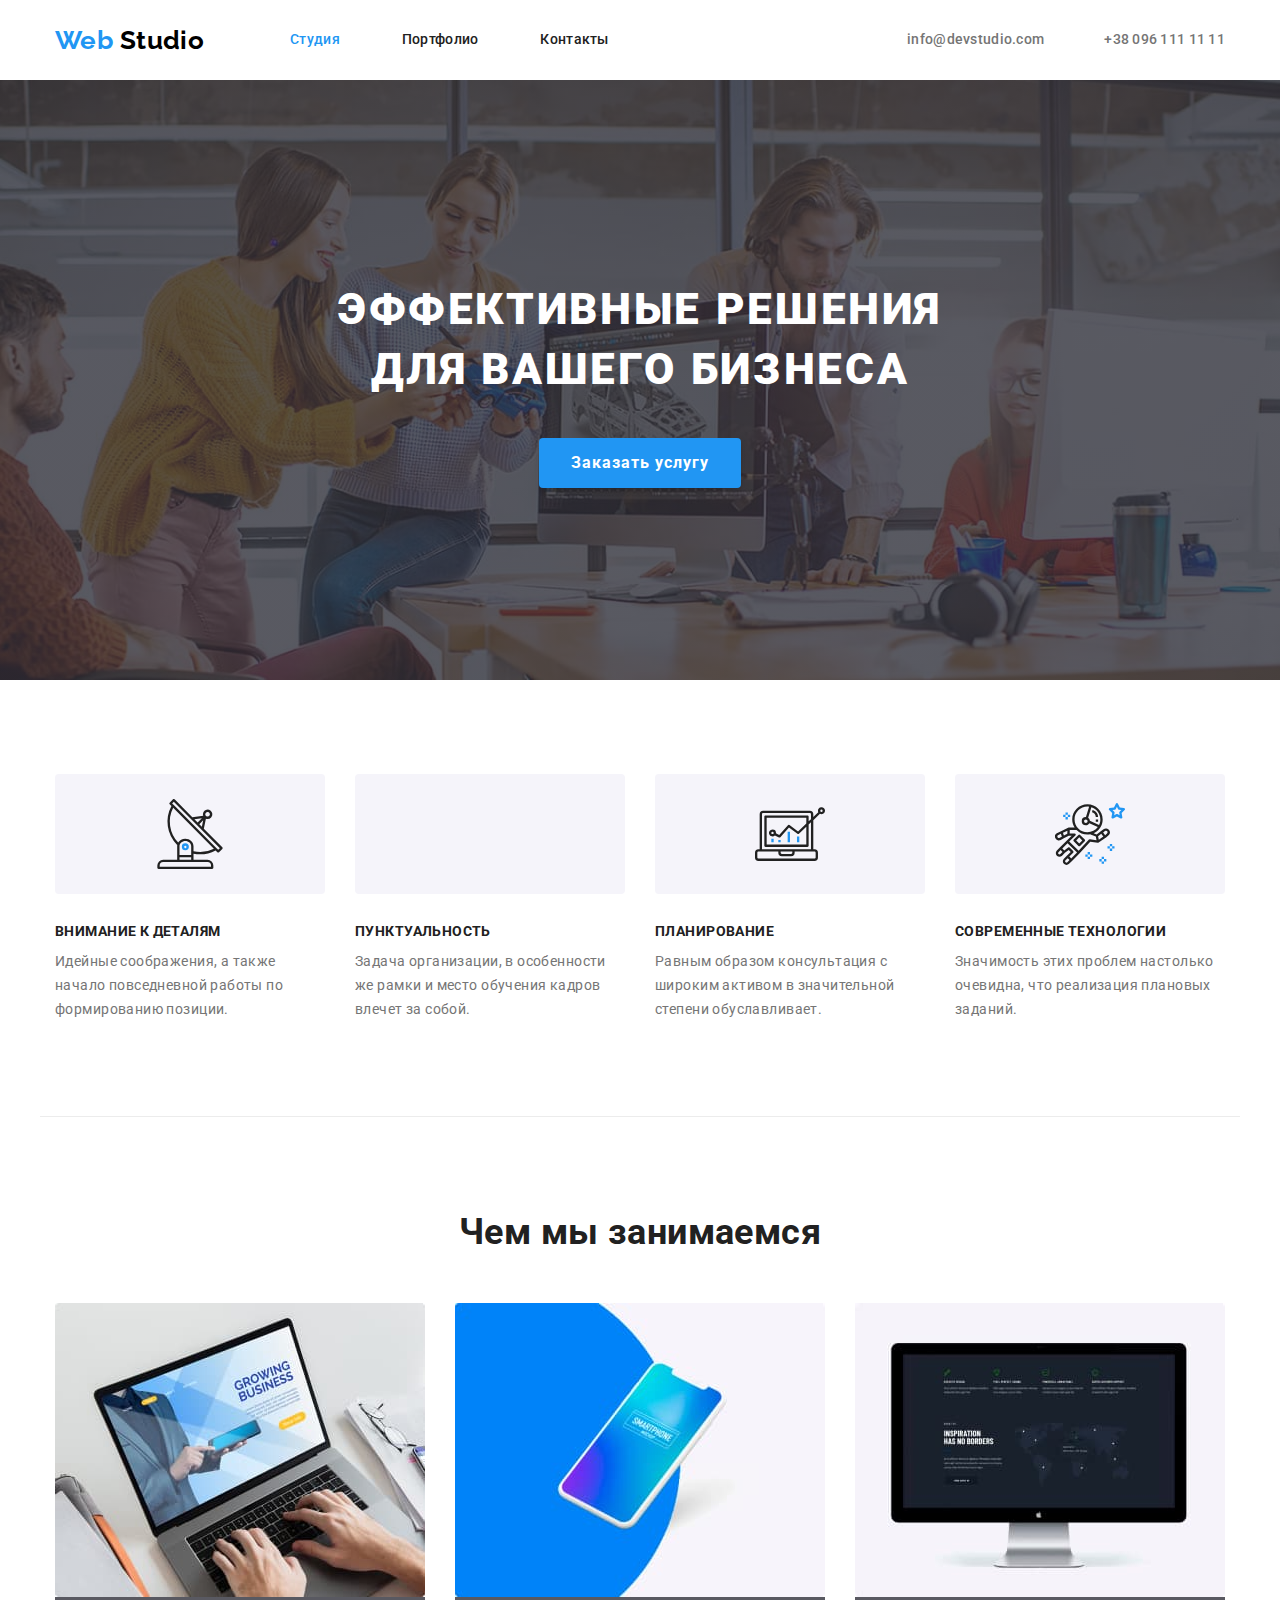
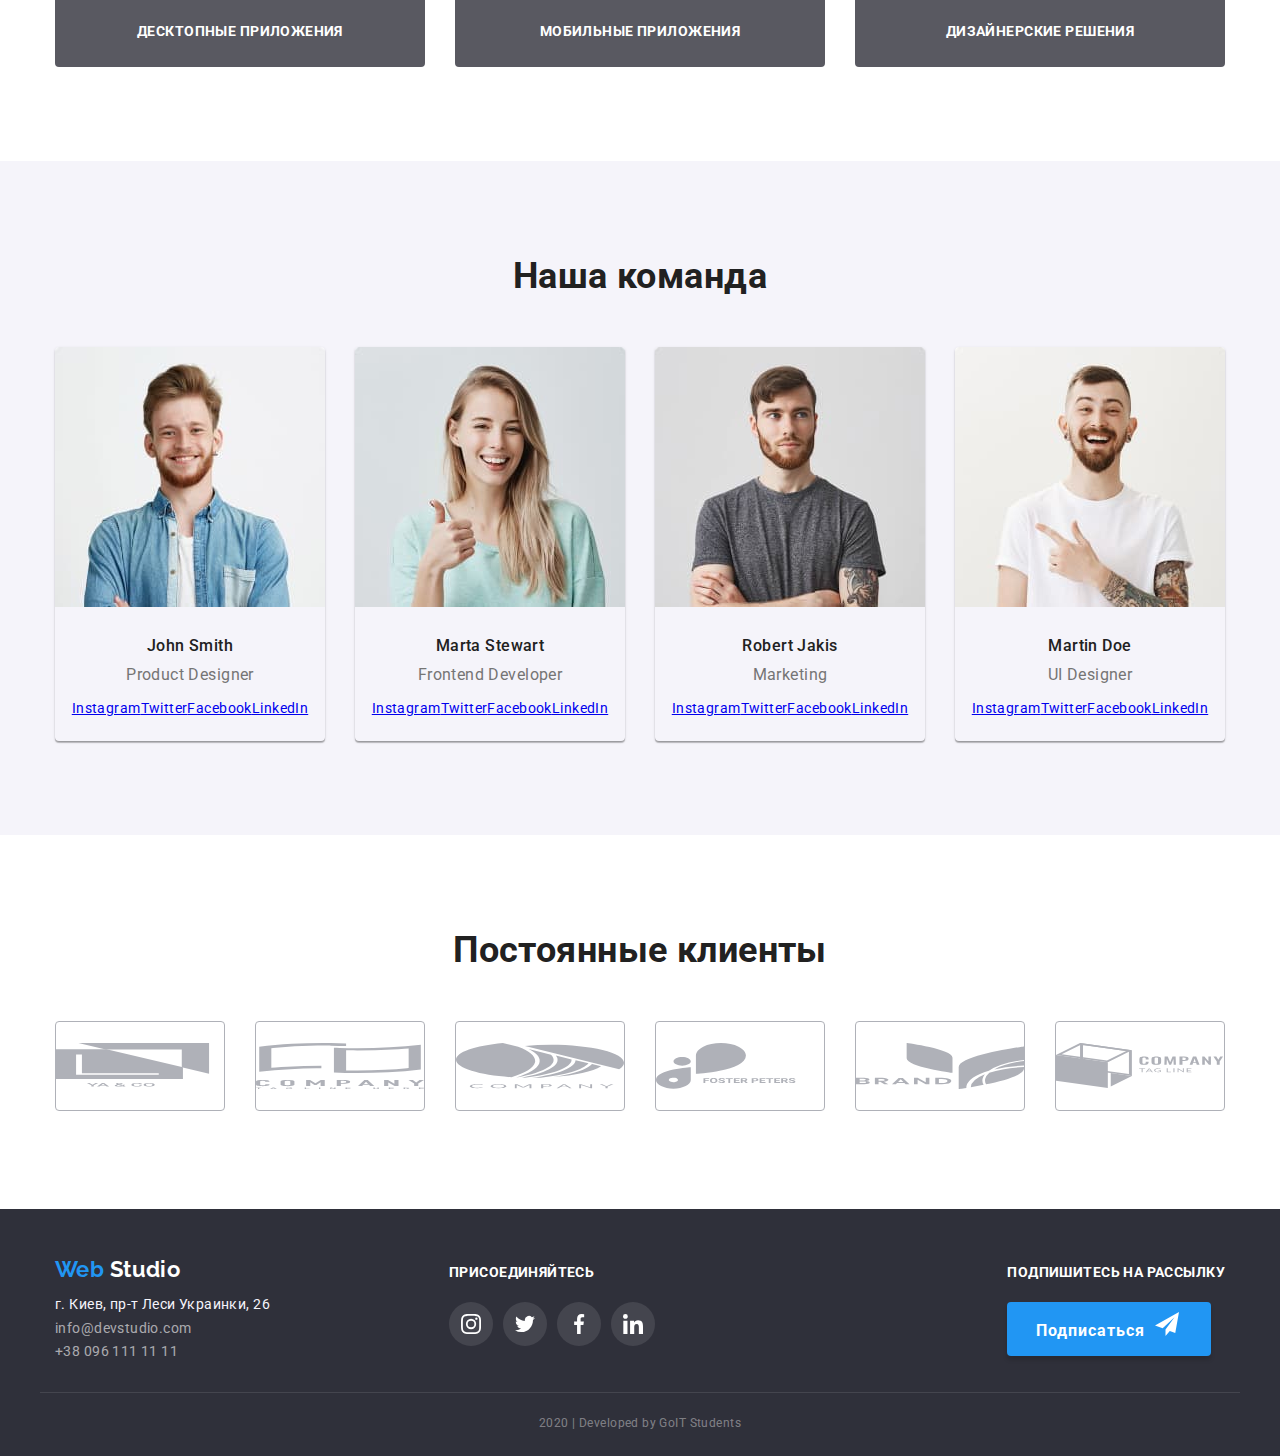
==== commit dbad712f: "Добавлены и оптивизированы все изображения" ====
--- a/index.html
+++ b/index.html
@@ -29,7 +29,7 @@
               <a class="menu-link" href="./portfolio.html">Портфолио</a>
             </li>
             <li class="item">
-              <a class="menu-link" href="#" target="_blank">Контакты</a>
+              <a class="menu-link" href="#">Контакты</a>
             </li>
           </ul>
         </nav>
@@ -142,9 +142,9 @@
             <li class="member">
               <img
                 class="team-photo"
-                src="./images/Photo_Contacts/john_smith.jpg"
+                src="./images/Photo_Contacts/john-smith.jpg"
                 alt="Фото Джон Смит"
-                width="278"
+                width="270"
                 height="260"
               />
               <h3>John Smith</h3>
@@ -175,9 +175,9 @@
             <li class="member">
               <img
                 class="team-photo"
-                src="./images/Photo_Contacts/marta_stewart.jpg"
+                src="./images/Photo_Contacts/marta-stewart.jpg"
                 alt="Фото Марта Стюарт"
-                width="278"
+                width="270"
                 height="260"
               />
               <h3>Marta Stewart</h3>
@@ -208,9 +208,9 @@
             <li class="member">
               <img
                 class="team-photo"
-                src="./images/Photo_Contacts/robert_jakis.jpg"
+                src="./images/Photo_Contacts/robert-jakis.jpg"
                 alt="Фото Роберт Якис"
-                width="278"
+                width="270"
                 height="260"
               />
               <h3>Robert Jakis</h3>
@@ -241,9 +241,9 @@
             <li class="member">
               <img
                 class="team-photo"
-                src="./images/Photo_Contacts/martin_doe.jpg"
+                src="./images/Photo_Contacts/martin-doe.jpg"
                 alt="Фото Мартин Дое"
-                width="278"
+                width="270"
                 height="260"
               />
               <h3>Martin Doe</h3>
@@ -339,25 +339,17 @@
           <h2 class="is-hidden">Ссылки на социальные сети студии</h2>
           <h3 class="title"><b>присоединяйтесь</b></h3>
           <ul class="list">
-            <li>
-              <a href="№" aria-label="Ссылка на Instagram" target="_blank"
-                >Instagram</a
-              >
-            </li>
-            <li>
-              <a href="№" aria-label="Ссылка на Twitter" target="_blank"
-                >Twitter</a
-              >
-            </li>
-            <li>
-              <a href="№" aria-label="Ссылка на Facebook" target="_blank"
-                >Facebook</a
-              >
-            </li>
-            <li>
-              <a href="№" aria-label="Ссылка на LinkedIn" target="_blank"
-                >LinkedIn</a
-              >
+            <li class="socials-item instagram">
+              <a href="№" aria-label="Ссылка на Instagram" target="_blank"></a>
+            </li>
+            <li class="socials-item twitter">
+              <a href="№" aria-label="Ссылка на Twitter" target="_blank"></a>
+            </li>
+            <li class="socials-item facebook">
+              <a href="№" aria-label="Ссылка на Facebook" target="_blank"></a>
+            </li>
+            <li class="socials-item linkedin">
+              <a href="№" aria-label="Ссылка на LinkedIn" target="_blank"></a>
             </li>
           </ul>
         </div>
@@ -365,7 +357,7 @@
         <div class="subscribe">
           <h2 class="is-hidden">Форма подписки</h2>
           <h3 class="title"><b>Подпишитесь на рассылку</b></h3>
-          <a class="link-button" href="#">Подписаться</a>
+          <a class="link-button subscribe-icon" href="#">Подписаться</a>
         </div>
       </div>
       <p class="text-copyright container">
--- a/css/style.css
+++ b/css/style.css
@@ -64,6 +64,7 @@
   padding-top: 94px;
   padding-bottom: 94px;
 }
+
 img {
   display: block;
   max-width: 100%;
@@ -163,7 +164,6 @@
 /*Стили для Героя*/
 
 .hero {
-  display: flex-block;
   text-align: center;
   max-width: 1600px;
   height: 600px;
@@ -251,7 +251,9 @@
 /*Стили Направления разработки*/
 .services-list {
   display: flex;
-  margin-top: 50px;
+}
+.services-list .item {
+  width: 370px;
 }
 .services-list .item + .item {
   margin-left: 30px;
@@ -268,11 +270,24 @@
 }
 
 /*Стили для Наша команда*/
+.team {
+  background: var(--secondary-background-color);
+}
+
 .team-list {
   display: flex;
+  justify-content: center;
 }
 .team-list .member + .member {
   margin-left: 30px;
+}
+
+.member {
+  width: 270px;
+  box-shadow: 0px 2px 1px rgba(0, 0, 0, 0.2), 0px 1px 1px rgba(0, 0, 0, 0.14),
+    0px 1px 3px rgba(0, 0, 0, 0.12);
+  border-radius: 4px;
+  overflow: hidden;
 }
 
 .team-list h3 {
@@ -303,6 +318,7 @@
 }
 .team-socials {
   display: flex;
+  justify-content: center;
   margin-bottom: 24px;
 }
 /*Стили для секции постоянные клиенты*/
@@ -324,7 +340,7 @@
   padding-bottom: 21px;
 
   /*применила ширину и высоту для позиционирования будет понятно, как с бэкграунд и рамками - сделаю правильно*/
-  width: 175px;
+  width: 170px;
   height: 90px;
 }
 
@@ -336,6 +352,10 @@
 
 footer .title {
   margin-bottom: 21px;
+}
+b {
+  font-weight: 700;
+  font-size: 14px;
 }
 .footer-flex {
   display: flex;
@@ -376,17 +396,63 @@
 /*Footer social media*/
 
 .socials .list {
-  /*так как пока бэк-граунд картинок, не могу отображение сделать точно, как на макете*/
-  display: flex;
-}
-.socials .title,
-.subscribe .title {
-  margin-bottom: 21px;
+  display: flex;
+  align-content: space-between;
+  min-width: 296px;
+}
+.socials-item:not(:nth-last-child(1)) {
+  margin-right: 10px;
+}
+.socials-item::before {
+  content: '';
+  display: block;
+  height: 44px;
+  width: 44px;
+  padding: 12px;
+
+  background-repeat: no-repeat;
+  background-position: center;
+
+  background-color: rgba(255, 255, 255, 0.1);
+  border-radius: 50%;
+}
+.instagram::before {
+  background-image: url(../images/footer/instagram.svg);
+}
+.twitter::before {
+  background-image: url(../images/footer/twitter.svg);
+}
+.facebook::before {
+  background-image: url(../images/footer/facebook.svg);
+}
+.linkedin::before {
+  background-image: url(../images/footer/linkedin.svg);
+}
+
+.socials-item:hover::before,
+.socials-item:focus::before {
+  background-color: var(--primary-hover-color);
+  cursor: pointer;
 }
 
 /*Footer signup*/
 .subscribe {
   margin-left: auto;
+}
+.subscribe-icon {
+  padding-left: 29px;
+}
+.subscribe-icon::after {
+  content: '';
+  display: inline-block;
+  height: 24px;
+  width: 24px;
+  margin-left: 10px;
+
+  background-repeat: no-repeat;
+  background-position: center;
+
+  background-image: url(../images/footer/icon-send.svg);
 }
 /*Footer copyright*/
 .text-copyright {
@@ -403,6 +469,11 @@
 }
 
 /*Стили для страницы Portfolio*/
+
+/* нижняя граница для Хедер в Портфолио */
+.accent {
+  border-bottom: 1px solid #ececec;
+}
 .filters,
 .work-examples {
   display: flex;
@@ -419,8 +490,15 @@
 }
 /*Кнопки-фильтры*/
 button {
+  display: inline-block;
+  border: 1px solid transparent;
+  border-radius: 4px;
+  cursor: pointer;
+  padding: 6px 22px;
+
   background: var(--secondary-background-color);
   color: var(--secondary-text-color);
+
   font-family: inherit;
   font-style: inherit;
   font-weight: 500;
@@ -440,28 +518,26 @@
 .work-examples {
   flex-wrap: wrap;
   margin: -15px;
-  margin-bottom: -30px;
 }
 .example {
-  display: flex;
-  flex-direction: column;
-  width: 380px;
+  width: 370px;
   margin: 15px;
 
-  /* background: var(--primary-background-color);
-    border: 1px solid #EEEEEE;
-    box-sizing: border-box;
-    box-shadow: 1px 4px 6px rgba(0, 0, 0, 0.16), 0px 4px 4px rgba(0, 0, 0, 0.06), 0px 1px 1px rgba(0, 0, 0, 0.12);
-    border-radius: 5px; */
+  border-bottom-left-radius: 5px;
+  border-bottom-right-radius: 5px;
 }
 .work-link {
+  display: block;
   text-decoration: none;
+}
+.work-link:hover,
+.work-link:focus {
+  box-shadow: 1px 4px 6px rgba(0, 0, 0, 0.16), 0px 4px 4px rgba(0, 0, 0, 0.06),
+    0px 1px 1px rgba(0, 0, 0, 0.12);
+  border-radius: 5px;
 }
 .work-examples h2 {
   margin-bottom: 4px;
-  margin-top: 20px;
-  margin-left: 24px;
-  margin-right: auto;
 
   font-weight: bold;
   font-size: 18px;
@@ -470,17 +546,24 @@
   text-align: left;
 }
 .work-examples p {
-  margin-left: 24px;
-  margin-right: auto;
+  margin: 0px;
+  padding: 0px;
   color: var(--primary-text-color);
   font-size: 16px;
   line-height: 1.88;
 }
-.work-examples .hover-text {
+/* .work-examples .hover-text {
   color: var(--primary-background-color);
   font-size: 18px;
   line-height: 1.56;
-
-  /*пока Саша сказал не делать background, но чтобы было видно цвет текста - применила*/
   background: var(--primary-hover-color);
-}
+} */
+.example-content {
+  padding: 20px 24px;
+  background: var(--primary-background-color);
+  border-left: 1px solid #eeeeee;
+  border-right: 1px solid #eeeeee;
+  border-bottom: 1px solid #eeeeee;
+  border-bottom-right-radius: 5px;
+  border-bottom-left-radius: 5px;
+}
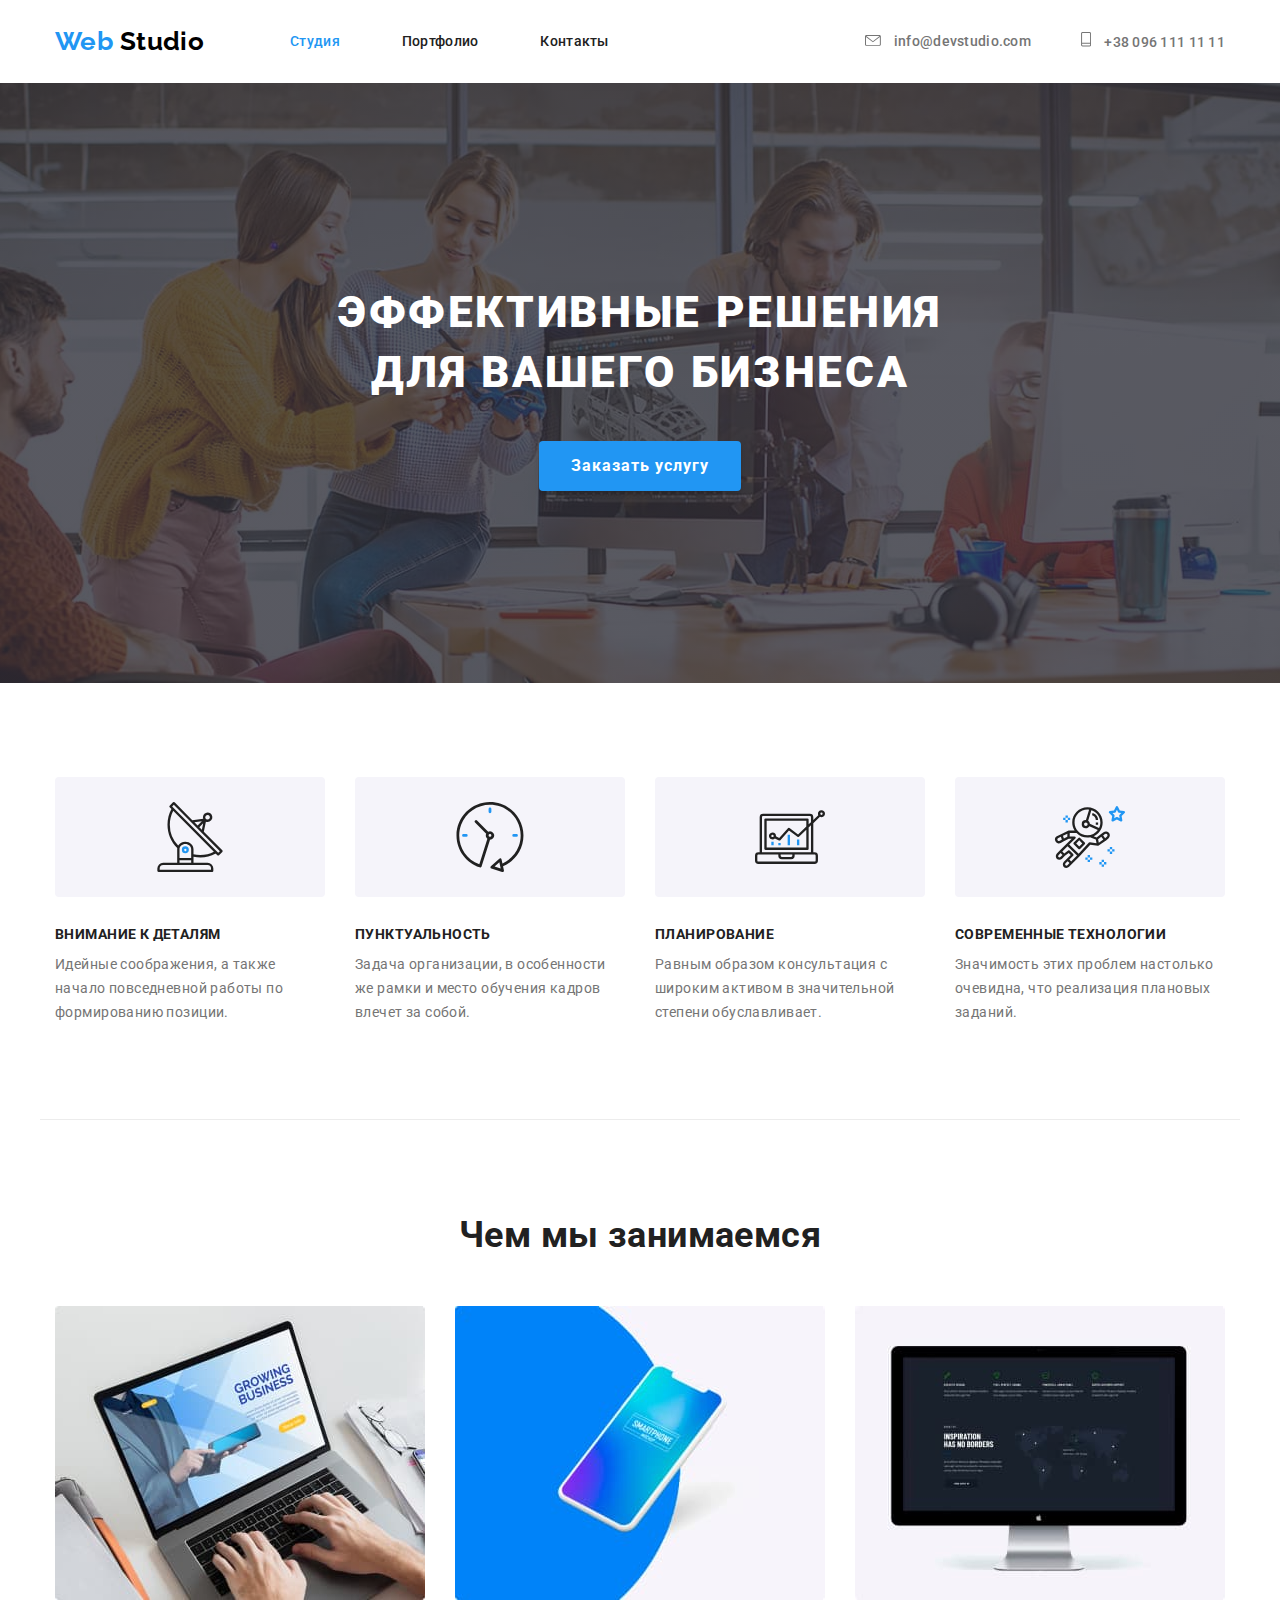
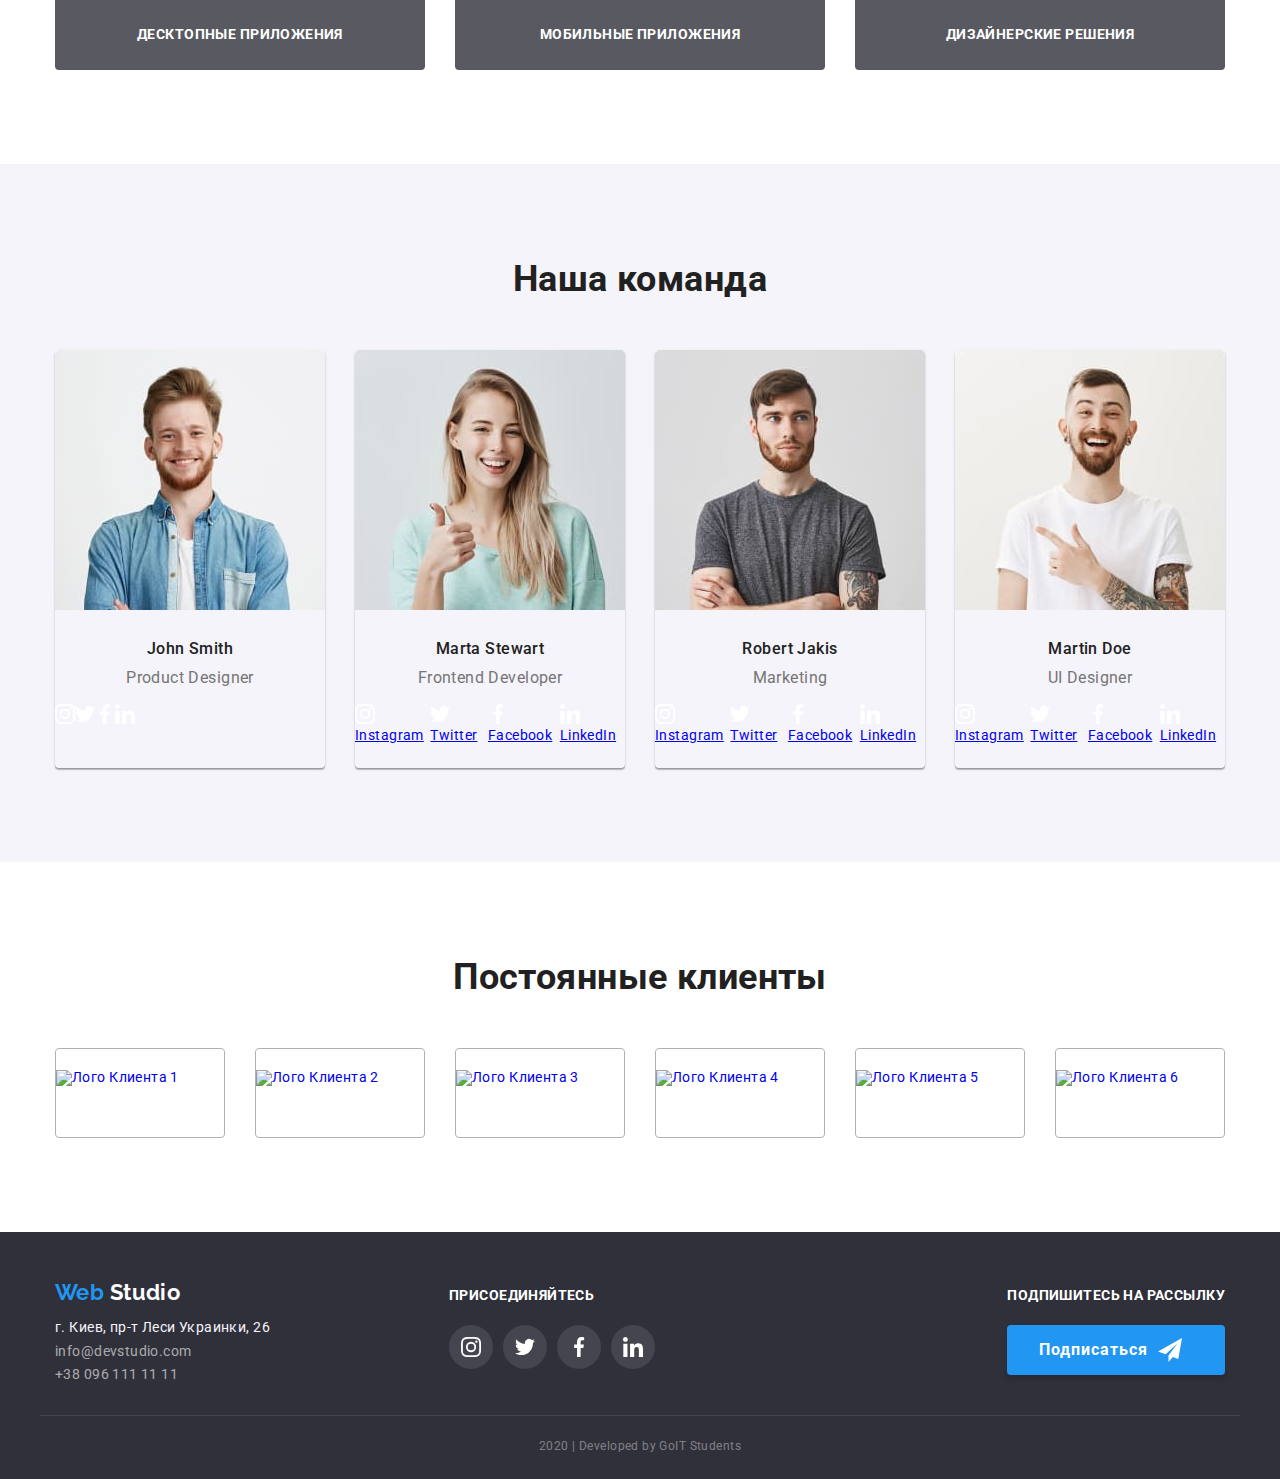
==== commit 738e1f70: "Добавлены SVG-inline" ====
--- a/index.html
+++ b/index.html
@@ -35,14 +35,20 @@
         </nav>
         <ul class="menu-contacts">
           <li class="item">
-            <a class="contact-item" href="mailto:info@devstudio.com"
-              >info@devstudio.com</a
-            >
+            <a class="contact-item" href="mailto:info@devstudio.com">
+              <svg class="item-icon" width="16" height="11">
+                <use href="./images/sprite.svg#icon-envelope"></use>
+              </svg>
+              info@devstudio.com
+            </a>
           </li>
           <li class="item">
-            <a class="contact-item" href="tel:380961111111"
-              >+38 096 111 11 11</a
-            >
+            <a class="contact-item" href="tel:380961111111">
+              <svg class="item-icon" width="10" height="15">
+                <use href="./images/sprite.svg#icon-telephone"></use>
+              </svg>
+              +38 096 111 11 11
+            </a>
           </li>
         </ul>
       </div>
@@ -62,28 +68,40 @@
         <div class="container">
           <h2 class="is-hidden">Наши преимущества</h2>
           <ul class="benefits-list">
-            <li class="item antena">
+            <li class="item">
+              <svg class="benefit-icon" width="70" height="70">
+                <use href="./images/sprite.svg#icon-antena"></use>
+              </svg>
               <h3>Внимание к деталям</h3>
               <p>
                 Идейные соображения, а также начало повседневной работы по
                 формированию позиции.
               </p>
             </li>
-            <li class="item clock">
+            <li class="item">
+              <svg class="benefit-icon" width="70" height="70">
+                <use href="./images/sprite.svg#icon-clock"></use>
+              </svg>
               <h3>Пунктуальность</h3>
               <p>
                 Задача организации, в особенности же рамки и место обучения
                 кадров влечет за собой.
               </p>
             </li>
-            <li class="item diagramm">
+            <li class="item">
+              <svg class="benefit-icon" width="70" height="70">
+                <use href="./images/sprite.svg#icon-diagram"></use>
+              </svg>
               <h3>Планирование</h3>
               <p>
                 Равным образом консультация с широким активом в значительной
                 степени обуславливает.
               </p>
             </li>
-            <li class="item astronaut">
+            <li class="item">
+              <svg class="benefit-icon" width="70" height="70">
+                <use href="./images/sprite.svg#icon-astronaut"></use>
+              </svg>
               <h3>Современные технологии</h3>
               <p>
                 Значимость этих проблем настолько очевидна, что реализация
@@ -151,23 +169,35 @@
               <p>Product Designer</p>
               <ul class="team-socials">
                 <li>
-                  <a href="№" aria-label="Ссылка на Instagram" target="_blank"
-                    >Instagram</a
-                  >
-                </li>
-                <li>
-                  <a href="№" aria-label="Ссылка на Twitter" target="_blank"
-                    >Twitter</a
-                  >
-                </li>
-                <li>
-                  <a href="№" aria-label="Ссылка на Facebook" target="_blank"
-                    >Facebook</a
-                  >
-                </li>
-                <li>
-                  <a href="№" aria-label="Ссылка на LinkedIn" target="_blank"
-                    >LinkedIn</a
+                  <a href="№" aria-label="Ссылка на Instagram" target="_blank">
+                    <svg class="socials-icon" width="20" height="20">
+                      <use href="./images/sprite.svg#icon-instagram"></use>
+                    </svg>
+                    <span class="is-hidden">Instagram</span>
+                  </a>
+                </li>
+                <li>
+                  <a href="№" aria-label="Ссылка на Twitter" target="_blank">
+                    <svg class="socials-icon" width="20" height="20">
+                      <use href="./images/sprite.svg#icon-twitter"></use>
+                    </svg>
+                    <span class="is-hidden">Twitter</span></a
+                  >
+                </li>
+                <li>
+                  <a href="№" aria-label="Ссылка на Facebook" target="_blank">
+                    <svg class="socials-icon" width="20" height="20">
+                      <use href="./images/sprite.svg#icon-facebook"></use>
+                    </svg>
+                    <span class="is-hidden">Facebook</span></a
+                  >
+                </li>
+                <li>
+                  <a href="№" aria-label="Ссылка на LinkedIn" target="_blank">
+                    <svg class="socials-icon" width="20" height="20">
+                      <use href="./images/sprite.svg#icon-linkedin"></use>
+                    </svg>
+                    <span class="is-hidden">LinkedIn</span></a
                   >
                 </li>
               </ul>
@@ -184,23 +214,35 @@
               <p>Frontend Developer</p>
               <ul class="team-socials">
                 <li>
-                  <a href="№" aria-label="Ссылка на Instagram" target="_blank"
-                    >Instagram</a
-                  >
-                </li>
-                <li>
-                  <a href="№" aria-label="Ссылка на Twitter" target="_blank"
-                    >Twitter</a
-                  >
-                </li>
-                <li>
-                  <a href="№" aria-label="Ссылка на Facebook" target="_blank"
-                    >Facebook</a
-                  >
-                </li>
-                <li>
-                  <a href="№" aria-label="Ссылка на LinkedIn" target="_blank"
-                    >LinkedIn</a
+                  <a href="№" aria-label="Ссылка на Instagram" target="_blank">
+                    <svg class="socials-icon" width="20" height="20">
+                      <use href="./images/sprite.svg#icon-instagram"></use>
+                    </svg>
+                    Instagram</a
+                  >
+                </li>
+                <li>
+                  <a href="№" aria-label="Ссылка на Twitter" target="_blank">
+                    <svg class="socials-icon" width="20" height="20">
+                      <use href="./images/sprite.svg#icon-twitter"></use>
+                    </svg>
+                    Twitter</a
+                  >
+                </li>
+                <li>
+                  <a href="№" aria-label="Ссылка на Facebook" target="_blank">
+                    <svg class="socials-icon" width="20" height="20">
+                      <use href="./images/sprite.svg#icon-facebook"></use>
+                    </svg>
+                    Facebook</a
+                  >
+                </li>
+                <li>
+                  <a href="№" aria-label="Ссылка на LinkedIn" target="_blank">
+                    <svg class="socials-icon" width="20" height="20">
+                      <use href="./images/sprite.svg#icon-linkedin"></use>
+                    </svg>
+                    LinkedIn</a
                   >
                 </li>
               </ul>
@@ -217,23 +259,35 @@
               <p>Marketing</p>
               <ul class="team-socials">
                 <li>
-                  <a href="№" aria-label="Ссылка на Instagram" target="_blank"
-                    >Instagram</a
-                  >
-                </li>
-                <li>
-                  <a href="№" aria-label="Ссылка на Twitter" target="_blank"
-                    >Twitter</a
-                  >
-                </li>
-                <li>
-                  <a href="№" aria-label="Ссылка на Facebook" target="_blank"
-                    >Facebook</a
-                  >
-                </li>
-                <li>
-                  <a href="№" aria-label="Ссылка на LinkedIn" target="_blank"
-                    >LinkedIn</a
+                  <a href="№" aria-label="Ссылка на Instagram" target="_blank">
+                    <svg class="socials-icon" width="20" height="20">
+                      <use href="./images/sprite.svg#icon-instagram"></use>
+                    </svg>
+                    Instagram</a
+                  >
+                </li>
+                <li>
+                  <a href="№" aria-label="Ссылка на Twitter" target="_blank">
+                    <svg class="socials-icon" width="20" height="20">
+                      <use href="./images/sprite.svg#icon-twitter"></use>
+                    </svg>
+                    Twitter</a
+                  >
+                </li>
+                <li>
+                  <a href="№" aria-label="Ссылка на Facebook" target="_blank">
+                    <svg class="socials-icon" width="20" height="20">
+                      <use href="./images/sprite.svg#icon-facebook"></use>
+                    </svg>
+                    Facebook</a
+                  >
+                </li>
+                <li>
+                  <a href="№" aria-label="Ссылка на LinkedIn" target="_blank">
+                    <svg class="socials-icon" width="20" height="20">
+                      <use href="./images/sprite.svg#icon-linkedin"></use>
+                    </svg>
+                    LinkedIn</a
                   >
                 </li>
               </ul>
@@ -250,23 +304,35 @@
               <p>UI Designer</p>
               <ul class="team-socials">
                 <li>
-                  <a href="№" aria-label="Ссылка на Instagram" target="_blank"
-                    >Instagram</a
-                  >
-                </li>
-                <li>
-                  <a href="№" aria-label="Ссылка на Twitter" target="_blank"
-                    >Twitter</a
-                  >
-                </li>
-                <li>
-                  <a href="№" aria-label="Ссылка на Facebook" target="_blank"
-                    >Facebook</a
-                  >
-                </li>
-                <li>
-                  <a href="№" aria-label="Ссылка на LinkedIn" target="_blank"
-                    >LinkedIn</a
+                  <a href="№" aria-label="Ссылка на Instagram" target="_blank">
+                    <svg class="socials-icon" width="20" height="20">
+                      <use href="./images/sprite.svg#icon-instagram"></use>
+                    </svg>
+                    Instagram</a
+                  >
+                </li>
+                <li>
+                  <a href="№" aria-label="Ссылка на Twitter" target="_blank">
+                    <svg class="socials-icon" width="20" height="20">
+                      <use href="./images/sprite.svg#icon-twitter"></use>
+                    </svg>
+                    Twitter</a
+                  >
+                </li>
+                <li>
+                  <a href="№" aria-label="Ссылка на Facebook" target="_blank">
+                    <svg class="socials-icon" width="20" height="20">
+                      <use href="./images/sprite.svg#icon-facebook"></use>
+                    </svg>
+                    Facebook</a
+                  >
+                </li>
+                <li>
+                  <a href="№" aria-label="Ссылка на LinkedIn" target="_blank">
+                    <svg class="socials-icon" width="20" height="20">
+                      <use href="./images/sprite.svg#icon-linkedin"></use>
+                    </svg>
+                    LinkedIn</a
                   >
                 </li>
               </ul>
@@ -339,17 +405,68 @@
           <h2 class="is-hidden">Ссылки на социальные сети студии</h2>
           <h3 class="title"><b>присоединяйтесь</b></h3>
           <ul class="list">
-            <li class="socials-item instagram">
-              <a href="№" aria-label="Ссылка на Instagram" target="_blank"></a>
-            </li>
-            <li class="socials-item twitter">
-              <a href="№" aria-label="Ссылка на Twitter" target="_blank"></a>
-            </li>
-            <li class="socials-item facebook">
-              <a href="№" aria-label="Ссылка на Facebook" target="_blank"></a>
-            </li>
-            <li class="socials-item linkedin">
-              <a href="№" aria-label="Ссылка на LinkedIn" target="_blank"></a>
+            <li class="socials-item">
+              <a
+                class="socials-link"
+                href="№"
+                aria-label="Ссылка на Instagram"
+                target="_blank"
+              >
+                <svg class="socials-icon" width="20" height="20">
+                  <use href="./images/sprite.svg#icon-instagram"></use>
+                </svg>
+                <span class="is-hidden">
+                  Инстаграм
+                </span>
+              </a>
+            </li>
+            <li class="socials-item">
+              <a
+                class="socials-link"
+                href="№"
+                aria-label="Ссылка на Twitter"
+                target="_blank"
+              >
+                <svg class="socials-icon" width="20" height="20">
+                  <use href="./images/sprite.svg#icon-twitter"></use>
+                </svg>
+                <span class="is-hidden">
+                  Твиттер
+                </span>
+              </a>
+            </li>
+            <li class="socials-item">
+              <a
+                class="socials-link"
+                href="№"
+                aria-label="Ссылка на Facebook"
+                target="_blank"
+              >
+                <svg class="socials-icon" width="20" height="20">
+                  <use href="./images/sprite.svg#icon-facebook"></use>
+                </svg>
+                <span class="is-hidden">
+                  Фейсбук
+                </span>
+              </a>
+            </li>
+            <li class="socials-item">
+              <a
+                class="socials-link"
+                href="№"
+                aria-label="Ссылка на LinkedIn"
+                target="_blank"
+              >
+                <svg class="socials-icon" width="20" height="20">
+                  <use href="./images/sprite.svg#icon-linkedin"></use>
+                </svg>
+                <span class="is-hidden">
+                  ЛинкедИн
+                  <svg class="socials-icon" width="20" height="20">
+                    <use href="./images/sprite.svg#icon-instagram"></use>
+                  </svg>
+                </span>
+              </a>
             </li>
           </ul>
         </div>
@@ -357,7 +474,12 @@
         <div class="subscribe">
           <h2 class="is-hidden">Форма подписки</h2>
           <h3 class="title"><b>Подпишитесь на рассылку</b></h3>
-          <a class="link-button subscribe-icon" href="#">Подписаться</a>
+          <a class="link-button" href="#"
+            >Подписаться
+            <svg class="subscribe-icon" width="24" height="24">
+              <use href="./images/sprite.svg#icon-send"></use>
+            </svg>
+          </a>
         </div>
       </div>
       <p class="text-copyright container">
--- a/css/style.css
+++ b/css/style.css
@@ -121,8 +121,10 @@
   color: var(--primary-hover-color);
 }
 .contact-item {
+  display: block;
   color: var(--primary-text-color);
-  padding-left: 10px;
+  padding-top: 32px;
+  padding-bottom: 32px;
 }
 
 .header-flex,
@@ -138,6 +140,14 @@
 }
 .menu-contacts {
   margin-left: auto;
+}
+
+.item-icon {
+  fill: var(--primary-text-color);
+  margin-right: 10px;
+}
+.item-icon:hover {
+  fill: var(--primary-hover-color);
 }
 
 /*Стили для кнопок ссылок. Когда будем делать НАСТОЯЩУЮ кнопку в футере- потом уберу*/
@@ -207,32 +217,17 @@
 .benefits-list .item {
   min-width: 270px;
 }
-.benefits-list > .item::before {
-  content: '';
-  display: block;
+.benefit-icon {
+  display: block;
+  padding-top: 25px;
+  padding-bottom: 25px;
   margin-bottom: 30px;
+  min-width: 270px;
   height: 120px;
-
-  background-repeat: no-repeat;
-  background-position: center;
 
   background-color: #f5f4fa;
   border-radius: 4px;
 }
-
-.antena::before {
-  background-image: url(../images/Addvantages/antenna.svg);
-}
-.clock::before {
-  background-image: url(../images/Addvantages/clock.svg);
-}
-.diagramm::before {
-  background-image: url(../images/Addvantages/diagram.svg);
-}
-.astronaut::before {
-  background-image: url(..//images/Addvantages/astronaut.svg);
-}
-
 .benefits > .container {
   border-bottom: 1px solid #ececec;
 }
@@ -318,7 +313,7 @@
 }
 .team-socials {
   display: flex;
-  justify-content: center;
+  align-content: space-between;
   margin-bottom: 24px;
 }
 /*Стили для секции постоянные клиенты*/
@@ -403,56 +398,36 @@
 .socials-item:not(:nth-last-child(1)) {
   margin-right: 10px;
 }
-.socials-item::before {
-  content: '';
+.socials-link {
   display: block;
   height: 44px;
   width: 44px;
   padding: 12px;
 
-  background-repeat: no-repeat;
-  background-position: center;
-
   background-color: rgba(255, 255, 255, 0.1);
   border-radius: 50%;
 }
-.instagram::before {
-  background-image: url(../images/footer/instagram.svg);
-}
-.twitter::before {
-  background-image: url(../images/footer/twitter.svg);
-}
-.facebook::before {
-  background-image: url(../images/footer/facebook.svg);
-}
-.linkedin::before {
-  background-image: url(../images/footer/linkedin.svg);
-}
-
-.socials-item:hover::before,
-.socials-item:focus::before {
+.socials-link:hover,
+.socials-link:focus {
   background-color: var(--primary-hover-color);
   cursor: pointer;
+}
+.socials-icon {
+  fill: var(--primary-background-color);
 }
 
 /*Footer signup*/
 .subscribe {
   margin-left: auto;
 }
+.subscribe > .link-button {
+  display: flex;
+  align-items: center;
+}
+
 .subscribe-icon {
-  padding-left: 29px;
-}
-.subscribe-icon::after {
-  content: '';
   display: inline-block;
-  height: 24px;
-  width: 24px;
   margin-left: 10px;
-
-  background-repeat: no-repeat;
-  background-position: center;
-
-  background-image: url(../images/footer/icon-send.svg);
 }
 /*Footer copyright*/
 .text-copyright {
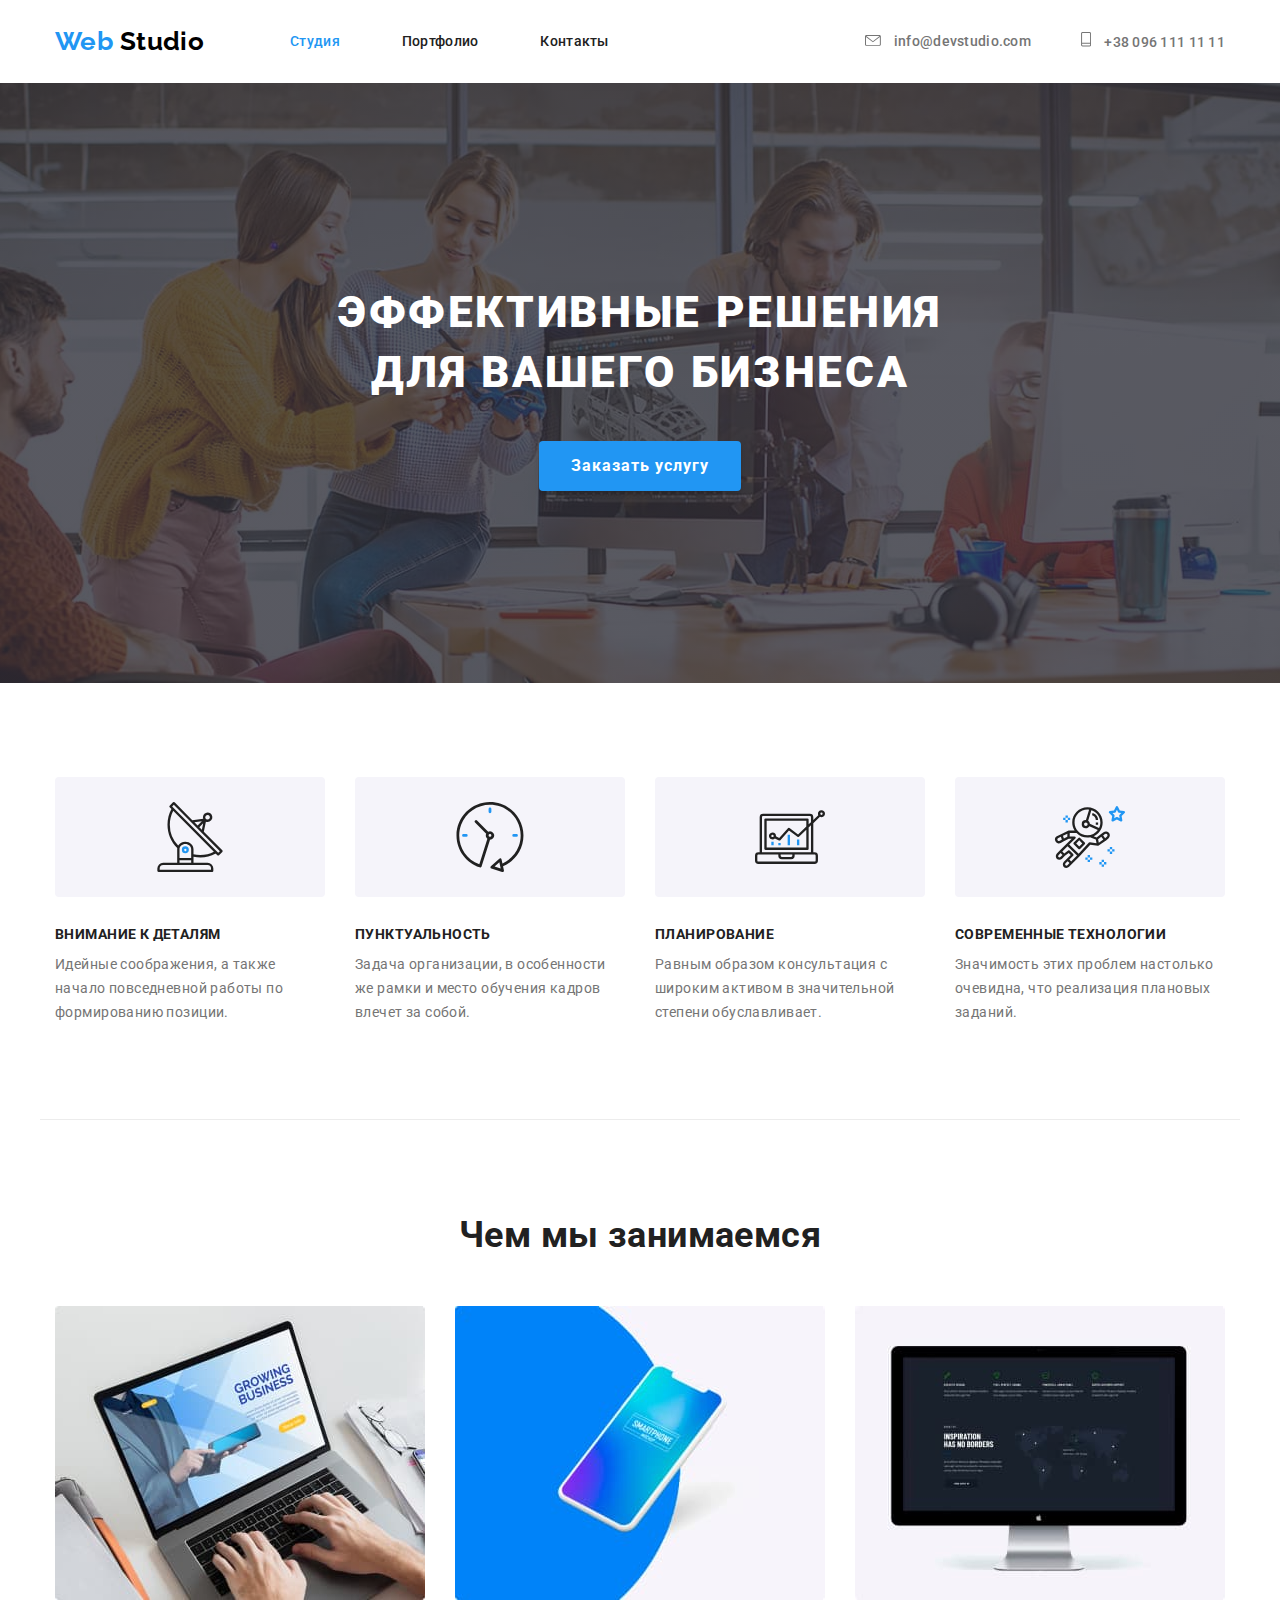
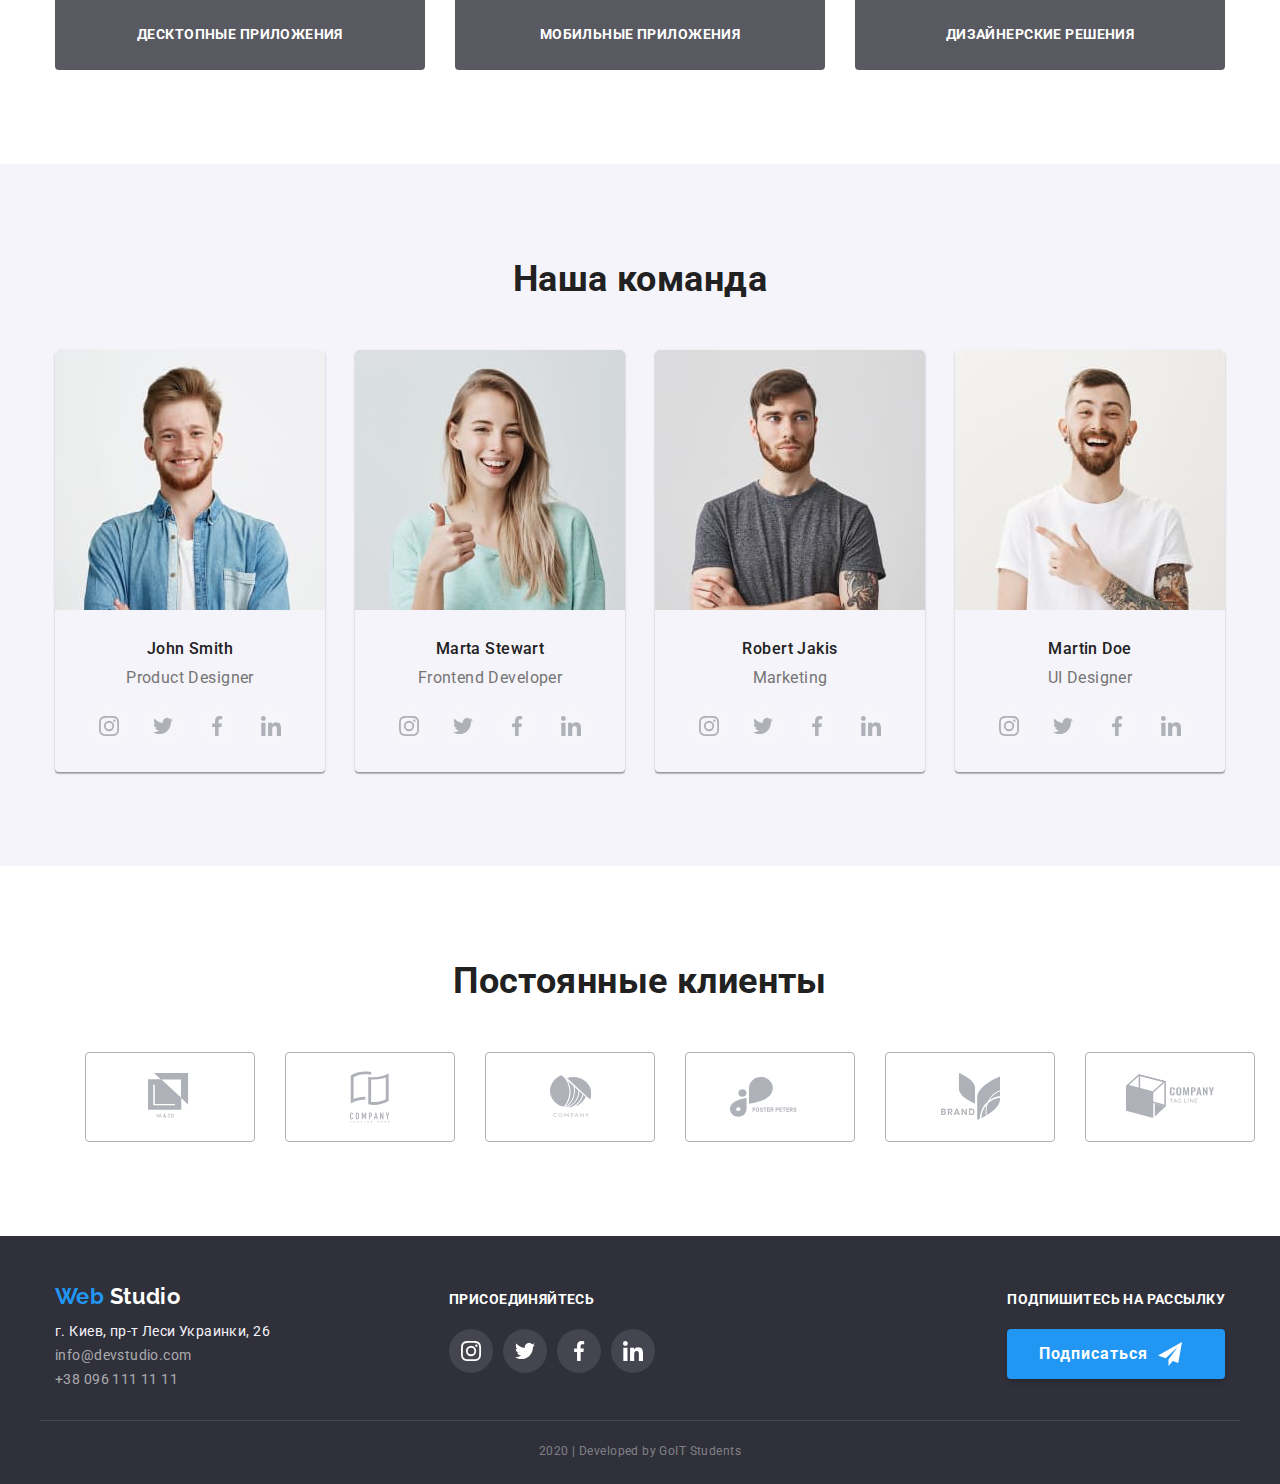
==== commit 0a81df0a: "Добавляет все SVG и эффекты к ним" ====
--- a/index.html
+++ b/index.html
@@ -167,33 +167,53 @@
               />
               <h3>John Smith</h3>
               <p>Product Designer</p>
-              <ul class="team-socials">
-                <li>
-                  <a href="№" aria-label="Ссылка на Instagram" target="_blank">
+              <ul class="socials-list">
+                <li class="socials-item">
+                  <a
+                    class="socials-link"
+                    href="#"
+                    aria-label="Ссылка на Instagram"
+                    target="_blank"
+                  >
                     <svg class="socials-icon" width="20" height="20">
                       <use href="./images/sprite.svg#icon-instagram"></use>
                     </svg>
                     <span class="is-hidden">Instagram</span>
                   </a>
                 </li>
-                <li>
-                  <a href="№" aria-label="Ссылка на Twitter" target="_blank">
+                <li class="socials-item">
+                  <a
+                    class="socials-link"
+                    href="#"
+                    aria-label="Ссылка на Twitter"
+                    target="_blank"
+                  >
                     <svg class="socials-icon" width="20" height="20">
                       <use href="./images/sprite.svg#icon-twitter"></use>
                     </svg>
                     <span class="is-hidden">Twitter</span></a
                   >
                 </li>
-                <li>
-                  <a href="№" aria-label="Ссылка на Facebook" target="_blank">
+                <li class="socials-item">
+                  <a
+                    class="socials-link"
+                    href="#"
+                    aria-label="Ссылка на Facebook"
+                    target="_blank"
+                  >
                     <svg class="socials-icon" width="20" height="20">
                       <use href="./images/sprite.svg#icon-facebook"></use>
                     </svg>
                     <span class="is-hidden">Facebook</span></a
                   >
                 </li>
-                <li>
-                  <a href="№" aria-label="Ссылка на LinkedIn" target="_blank">
+                <li class="socials-item">
+                  <a
+                    class="socials-link"
+                    href="#"
+                    aria-label="Ссылка на LinkedIn"
+                    target="_blank"
+                  >
                     <svg class="socials-icon" width="20" height="20">
                       <use href="./images/sprite.svg#icon-linkedin"></use>
                     </svg>
@@ -212,37 +232,57 @@
               />
               <h3>Marta Stewart</h3>
               <p>Frontend Developer</p>
-              <ul class="team-socials">
-                <li>
-                  <a href="№" aria-label="Ссылка на Instagram" target="_blank">
+              <ul class="socials-list">
+                <li class="socials-item">
+                  <a
+                    class="socials-link"
+                    href="#"
+                    aria-label="Ссылка на Instagram"
+                    target="_blank"
+                  >
                     <svg class="socials-icon" width="20" height="20">
                       <use href="./images/sprite.svg#icon-instagram"></use>
                     </svg>
-                    Instagram</a
-                  >
-                </li>
-                <li>
-                  <a href="№" aria-label="Ссылка на Twitter" target="_blank">
+                    <span class="is-hidden">Instagram</span>
+                  </a>
+                </li>
+                <li class="socials-item">
+                  <a
+                    class="socials-link"
+                    href="#"
+                    aria-label="Ссылка на Twitter"
+                    target="_blank"
+                  >
                     <svg class="socials-icon" width="20" height="20">
                       <use href="./images/sprite.svg#icon-twitter"></use>
                     </svg>
-                    Twitter</a
-                  >
-                </li>
-                <li>
-                  <a href="№" aria-label="Ссылка на Facebook" target="_blank">
+                    <span class="is-hidden">Twitter</span></a
+                  >
+                </li>
+                <li class="socials-item">
+                  <a
+                    class="socials-link"
+                    href="#"
+                    aria-label="Ссылка на Facebook"
+                    target="_blank"
+                  >
                     <svg class="socials-icon" width="20" height="20">
                       <use href="./images/sprite.svg#icon-facebook"></use>
                     </svg>
-                    Facebook</a
-                  >
-                </li>
-                <li>
-                  <a href="№" aria-label="Ссылка на LinkedIn" target="_blank">
+                    <span class="is-hidden">Facebook</span></a
+                  >
+                </li>
+                <li class="socials-item">
+                  <a
+                    class="socials-link"
+                    href="#"
+                    aria-label="Ссылка на LinkedIn"
+                    target="_blank"
+                  >
                     <svg class="socials-icon" width="20" height="20">
                       <use href="./images/sprite.svg#icon-linkedin"></use>
                     </svg>
-                    LinkedIn</a
+                    <span class="is-hidden">LinkedIn</span></a
                   >
                 </li>
               </ul>
@@ -257,37 +297,57 @@
               />
               <h3>Robert Jakis</h3>
               <p>Marketing</p>
-              <ul class="team-socials">
-                <li>
-                  <a href="№" aria-label="Ссылка на Instagram" target="_blank">
+              <ul class="socials-list">
+                <li class="socials-item">
+                  <a
+                    class="socials-link"
+                    href="#"
+                    aria-label="Ссылка на Instagram"
+                    target="_blank"
+                  >
                     <svg class="socials-icon" width="20" height="20">
                       <use href="./images/sprite.svg#icon-instagram"></use>
                     </svg>
-                    Instagram</a
-                  >
-                </li>
-                <li>
-                  <a href="№" aria-label="Ссылка на Twitter" target="_blank">
+                    <span class="is-hidden">Instagram</span>
+                  </a>
+                </li>
+                <li class="socials-item">
+                  <a
+                    class="socials-link"
+                    href="#"
+                    aria-label="Ссылка на Twitter"
+                    target="_blank"
+                  >
                     <svg class="socials-icon" width="20" height="20">
                       <use href="./images/sprite.svg#icon-twitter"></use>
                     </svg>
-                    Twitter</a
-                  >
-                </li>
-                <li>
-                  <a href="№" aria-label="Ссылка на Facebook" target="_blank">
+                    <span class="is-hidden">Twitter</span></a
+                  >
+                </li>
+                <li class="socials-item">
+                  <a
+                    class="socials-link"
+                    href="#"
+                    aria-label="Ссылка на Facebook"
+                    target="_blank"
+                  >
                     <svg class="socials-icon" width="20" height="20">
                       <use href="./images/sprite.svg#icon-facebook"></use>
                     </svg>
-                    Facebook</a
-                  >
-                </li>
-                <li>
-                  <a href="№" aria-label="Ссылка на LinkedIn" target="_blank">
+                    <span class="is-hidden">Facebook</span></a
+                  >
+                </li>
+                <li class="socials-item">
+                  <a
+                    class="socials-link"
+                    href="#"
+                    aria-label="Ссылка на LinkedIn"
+                    target="_blank"
+                  >
                     <svg class="socials-icon" width="20" height="20">
                       <use href="./images/sprite.svg#icon-linkedin"></use>
                     </svg>
-                    LinkedIn</a
+                    <span class="is-hidden">LinkedIn</span></a
                   >
                 </li>
               </ul>
@@ -302,37 +362,57 @@
               />
               <h3>Martin Doe</h3>
               <p>UI Designer</p>
-              <ul class="team-socials">
-                <li>
-                  <a href="№" aria-label="Ссылка на Instagram" target="_blank">
+              <ul class="socials-list">
+                <li class="socials-item">
+                  <a
+                    class="socials-link"
+                    href="#"
+                    aria-label="Ссылка на Instagram"
+                    target="_blank"
+                  >
                     <svg class="socials-icon" width="20" height="20">
                       <use href="./images/sprite.svg#icon-instagram"></use>
                     </svg>
-                    Instagram</a
-                  >
-                </li>
-                <li>
-                  <a href="№" aria-label="Ссылка на Twitter" target="_blank">
+                    <span class="is-hidden">Instagram</span>
+                  </a>
+                </li>
+                <li class="socials-item">
+                  <a
+                    class="socials-link"
+                    href="#"
+                    aria-label="Ссылка на Twitter"
+                    target="_blank"
+                  >
                     <svg class="socials-icon" width="20" height="20">
                       <use href="./images/sprite.svg#icon-twitter"></use>
                     </svg>
-                    Twitter</a
-                  >
-                </li>
-                <li>
-                  <a href="№" aria-label="Ссылка на Facebook" target="_blank">
+                    <span class="is-hidden">Twitter</span></a
+                  >
+                </li>
+                <li class="socials-item">
+                  <a
+                    class="socials-link"
+                    href="#"
+                    aria-label="Ссылка на Facebook"
+                    target="_blank"
+                  >
                     <svg class="socials-icon" width="20" height="20">
                       <use href="./images/sprite.svg#icon-facebook"></use>
                     </svg>
-                    Facebook</a
-                  >
-                </li>
-                <li>
-                  <a href="№" aria-label="Ссылка на LinkedIn" target="_blank">
+                    <span class="is-hidden">Facebook</span></a
+                  >
+                </li>
+                <li class="socials-item">
+                  <a
+                    class="socials-link"
+                    href=" №"
+                    aria-label="Ссылка на LinkedIn"
+                    target="_blank"
+                  >
                     <svg class="socials-icon" width="20" height="20">
                       <use href="./images/sprite.svg#icon-linkedin"></use>
                     </svg>
-                    LinkedIn</a
+                    <span class="is-hidden">LinkedIn</span></a
                   >
                 </li>
               </ul>
@@ -347,33 +427,75 @@
           <h2>Постоянные клиенты</h2>
           <ul class="customers-list">
             <li class="client-tittle">
-              <a href="#" target="_blank">
-                <img src="./images/Clients/Client1.svg" alt="Лого Клиента 1" />
+              <a
+                class="client-link"
+                href="#"
+                aria-label="Ссылка на Клиента1"
+                target="_blank"
+              >
+                <svg class="client-icon" width="44" height="49">
+                  <use href="./images/sprite.svg#icon-Client1"></use>
+                </svg>
               </a>
             </li>
             <li class="client-tittle">
-              <a href="#" target="_blank">
-                <img src="./images/Clients/Client2.svg" alt="Лого Клиента 2" />
+              <a
+                class="client-link"
+                href="#"
+                aria-label="Ссылка на Клиента2"
+                target="_blank"
+              >
+                <svg class="client-icon" width="40" height="52">
+                  <use href="./images/sprite.svg#icon-Client2"></use>
+                </svg>
               </a>
             </li>
             <li class="client-tittle">
-              <a href="#" target="_blank">
-                <img src="./images/Clients/Client3.svg" alt="Лого Клиента 3" />
+              <a
+                class="client-link"
+                href="#"
+                aria-label="Ссылка на Клиента3"
+                target="_blank"
+              >
+                <svg class="client-icon" width="41" height="43">
+                  <use href="./images/sprite.svg#icon-Client3"></use>
+                </svg>
               </a>
             </li>
             <li class="client-tittle">
-              <a href="#" target="_blank">
-                <img src="./images/Clients/Client4.svg" alt="Лого Клиента 4" />
+              <a
+                class="client-link"
+                href="#"
+                aria-label="Ссылка на Клиента4"
+                target="_blank"
+              >
+                <svg class="client-icon" width="80" height="42">
+                  <use href="./images/sprite.svg#icon-Client4"></use>
+                </svg>
               </a>
             </li>
             <li class="client-tittle">
-              <a href="#" target="_blank">
-                <img src="./images/Clients/Client5.svg" alt="Лого Клиента 5" />
+              <a
+                class="client-link"
+                href="#"
+                aria-label="Ссылка на Клиента5"
+                target="_blank"
+              >
+                <svg class="client-icon" width="59" height="47">
+                  <use href="./images/sprite.svg#icon-Client5"></use>
+                </svg>
               </a>
             </li>
             <li class="client-tittle">
-              <a href="#" target="_blank">
-                <img src="./images/Clients/Client6.svg" alt="Лого Клиента 6" />
+              <a
+                class="client-link"
+                href="#"
+                aria-label="Ссылка на Клиента6"
+                target="_blank"
+              >
+                <svg class="client-icon" width="88" height="45">
+                  <use href="./images/sprite.svg#icon-Client6"></use>
+                </svg>
               </a>
             </li>
           </ul>
@@ -404,7 +526,7 @@
         <div class="socials">
           <h2 class="is-hidden">Ссылки на социальные сети студии</h2>
           <h3 class="title"><b>присоединяйтесь</b></h3>
-          <ul class="list">
+          <ul class="socials-list">
             <li class="socials-item">
               <a
                 class="socials-link"
--- a/css/style.css
+++ b/css/style.css
@@ -143,7 +143,7 @@
 }
 
 .item-icon {
-  fill: var(--primary-text-color);
+  fill: currentColor;
   margin-right: 10px;
 }
 .item-icon:hover {
@@ -268,10 +268,8 @@
 .team {
   background: var(--secondary-background-color);
 }
-
 .team-list {
   display: flex;
-  justify-content: center;
 }
 .team-list .member + .member {
   margin-left: 30px;
@@ -285,7 +283,7 @@
   overflow: hidden;
 }
 
-.team-list h3 {
+.member h3 {
   margin-bottom: 10px;
 
   color: var(--secondary-text-color);
@@ -295,7 +293,7 @@
   text-transform: none;
   text-align: center;
 }
-.team-list p {
+.member p {
   margin: 0;
   margin-bottom: 16px;
 
@@ -311,32 +309,52 @@
 
   border-radius: 4px 4px 0px 0px;
 }
-.team-socials {
-  display: flex;
-  align-content: space-between;
+.member > .socials-list {
   margin-bottom: 24px;
-}
+  min-width: 270px;
+  justify-content: center;
+}
+.member .socials-link {
+  display: block;
+  color: #afb1b8;
+}
+
+.member .socials-icon {
+  fill: currentColor;
+}
+.member .socials-link:hover,
+.member .socials-link:focus {
+  color: var(--primary-background-color);
+}
+
 /*Стили для секции постоянные клиенты*/
 .customers-list {
   display: flex;
-}
-.customers-list .member + .member {
+  justify-content: space-between;
+}
+.customers-list .client-tittle {
   margin-left: 30px;
 }
-.customers-list .client-tittle + .client-tittle {
-  margin-left: 30px;
-}
-.client-tittle img {
-  display: inline-block;
+.client-link {
+  display: flex;
+  justify-content: center;
+
+  color: #afb1b8;
   border: 1px solid #afb1b8;
   box-sizing: border-box;
   border-radius: 4px;
-  padding-top: 21px;
-  padding-bottom: 21px;
-
-  /*применила ширину и высоту для позиционирования будет понятно, как с бэкграунд и рамками - сделаю правильно*/
-  width: 170px;
+
+  min-width: 170px;
   height: 90px;
+}
+.client-icon {
+  margin: auto;
+  fill: currentColor;
+}
+.client-link:hover,
+.client-link:focus {
+  border-color: var(--primary-hover-color);
+  color: var(--primary-hover-color);
 }
 
 /*Стили для footer*/
@@ -390,10 +408,10 @@
 }
 /*Footer social media*/
 
-.socials .list {
+.socials-list {
   display: flex;
   align-content: space-between;
-  min-width: 296px;
+  min-width: 270px;
 }
 .socials-item:not(:nth-last-child(1)) {
   margin-right: 10px;
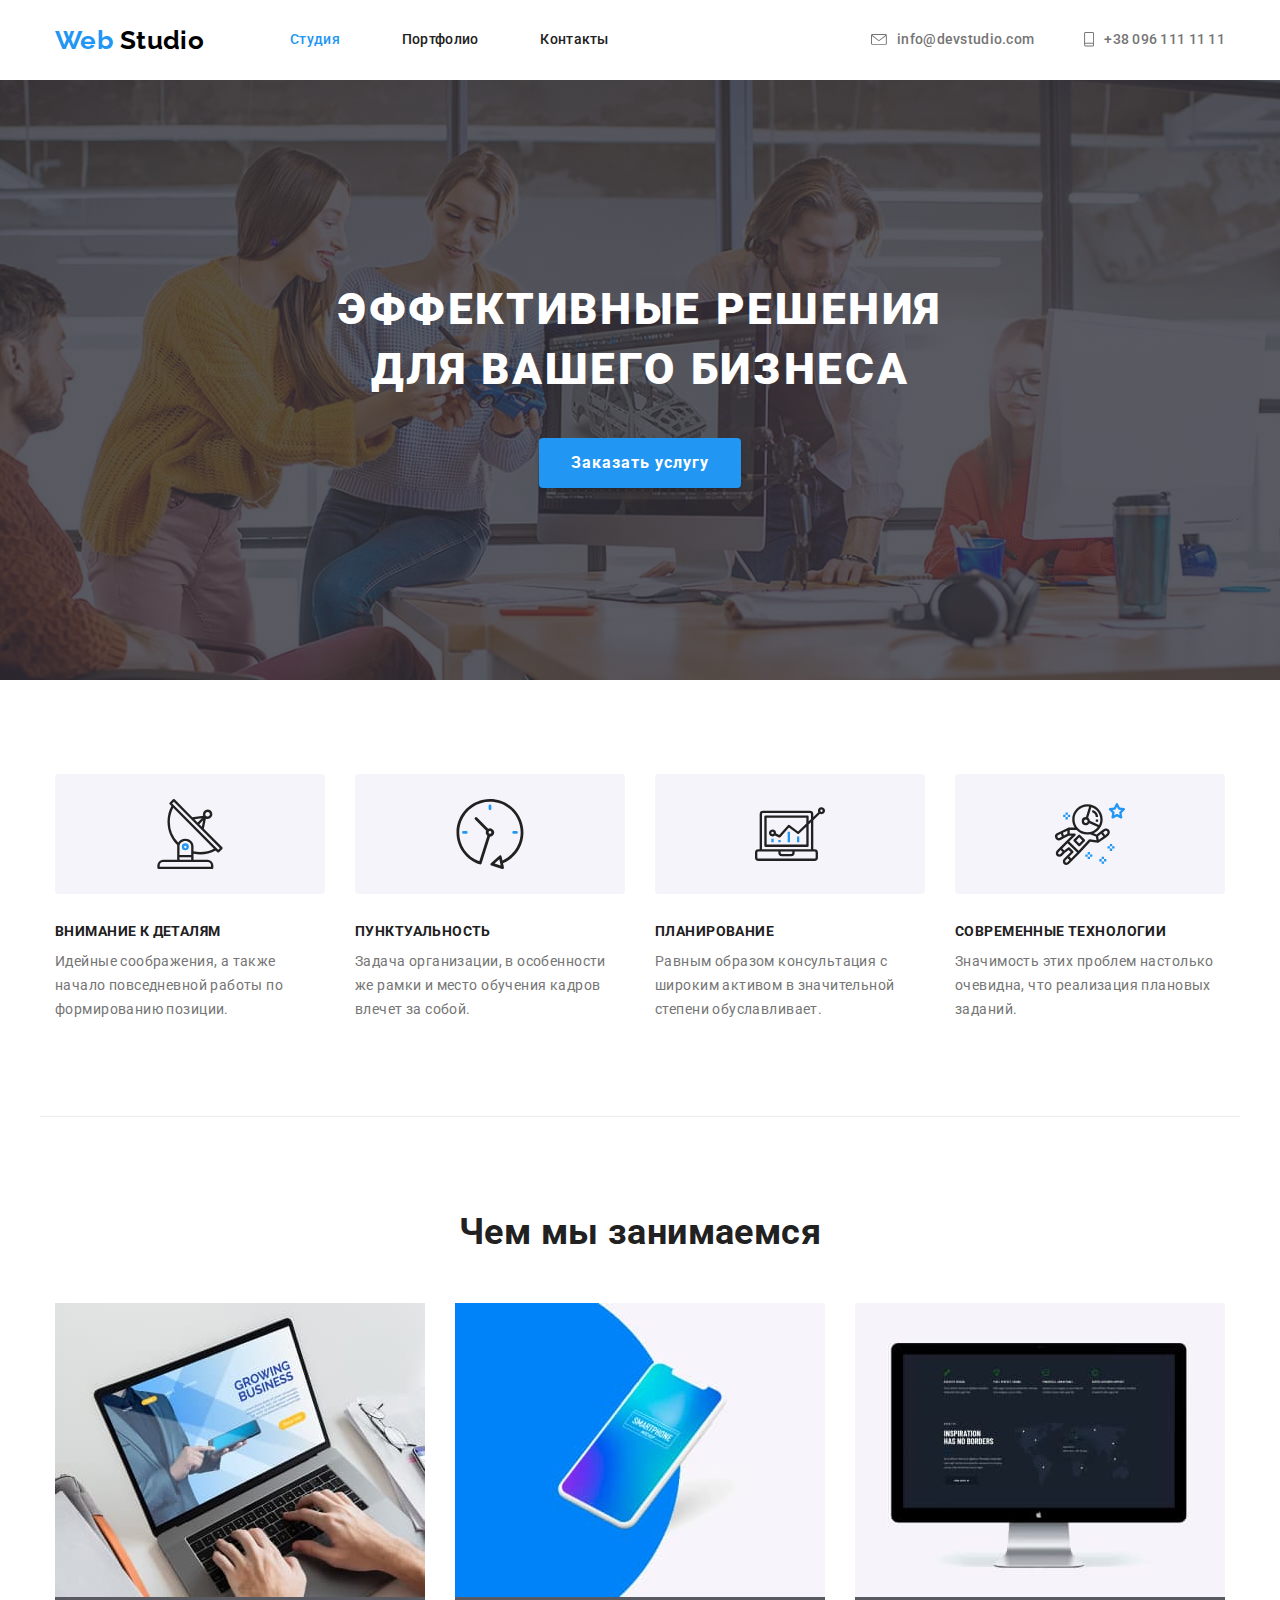
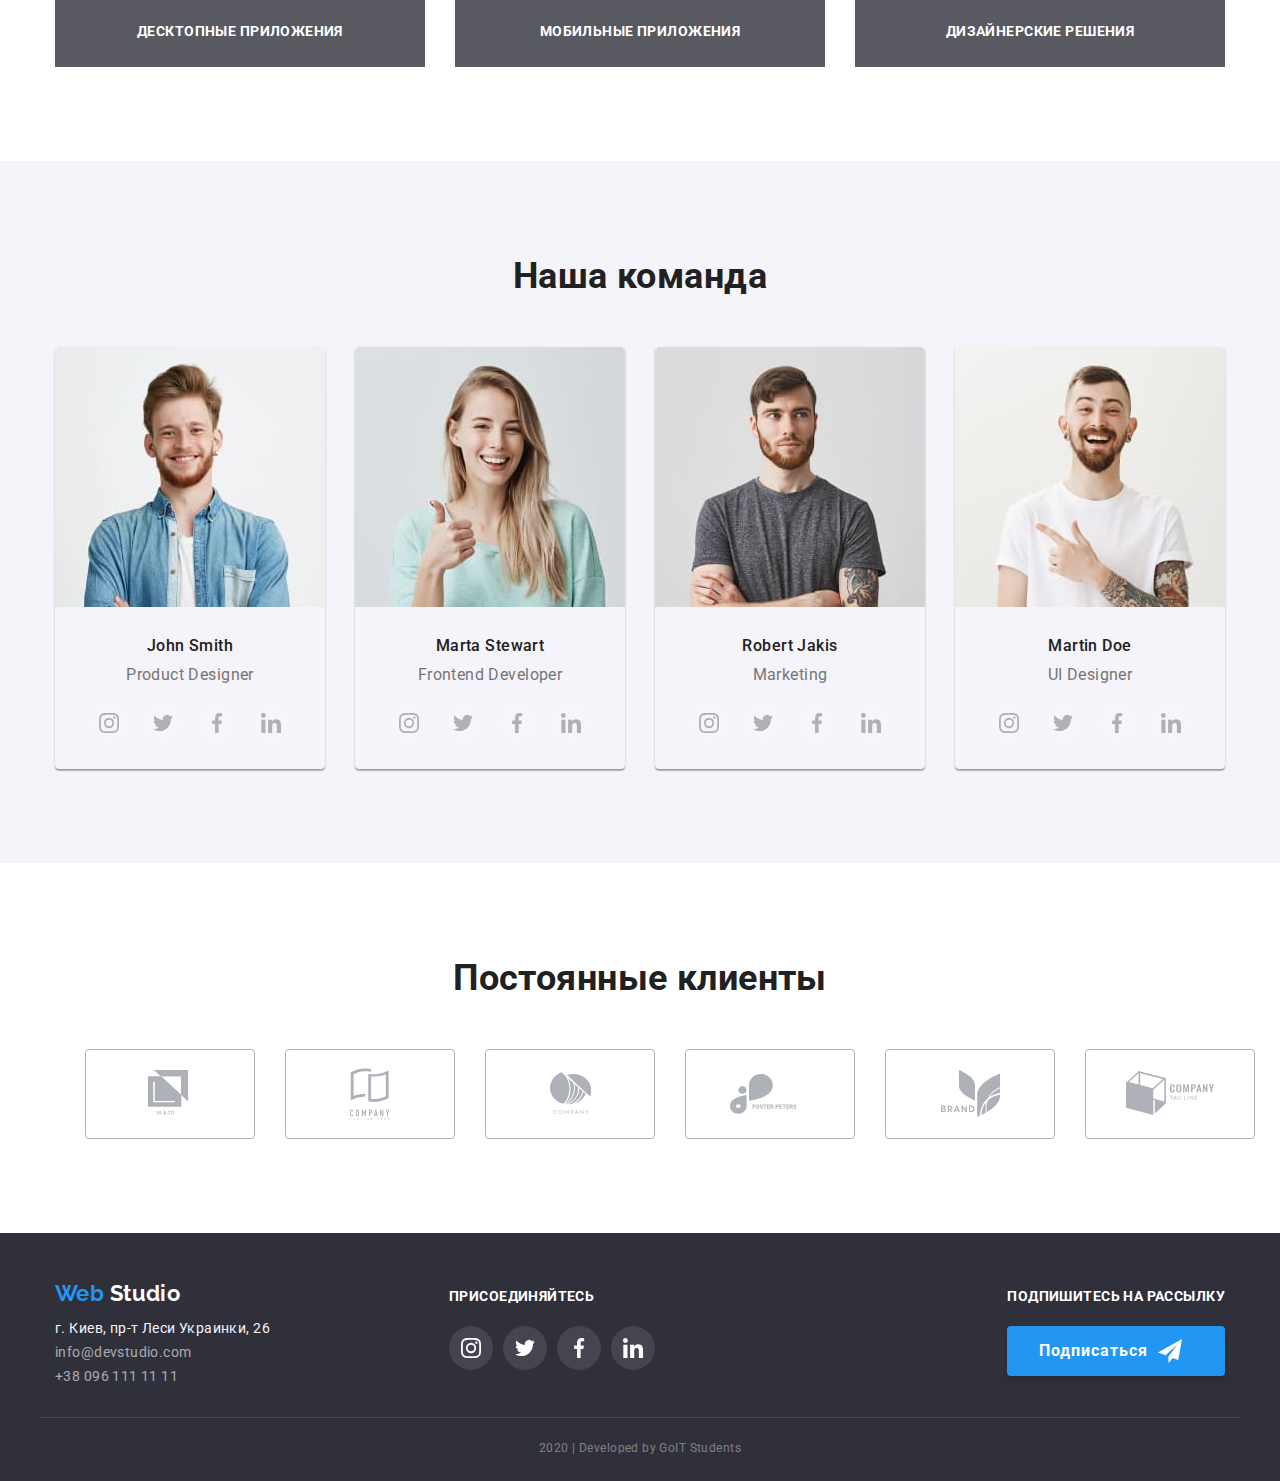
==== commit 8b8349f2: "учла замечания ментора" ====
--- a/index.html
+++ b/index.html
@@ -12,7 +12,8 @@
       rel="stylesheet"
       href="https://cdnjs.cloudflare.com/ajax/libs/modern-normalize/0.6.0/modern-normalize.min.css"
     />
-    <link rel="stylesheet" href="./css/style.css" />
+    <link rel="stylesheet" href="./css/common.css" />
+    <link rel="stylesheet" href="./css/studio.css" />
   </head>
   <body>
     <!-- Шапка страницы -->
--- a/css/common.css
+++ b/css/common.css
@@ -0,0 +1,278 @@
+/* Основные стили для 2х страниц */
+:root {
+  --primary-background-color: #ffffff;
+  --secondary-background-color: #f5f4fa;
+  --primary-text-color: #757575;
+  --primary-hover-color: #2196f3;
+  --secondary-text-color: #212121;
+}
+
+body {
+  background-color: var(--primary-background-color);
+
+  font-family: 'Roboto', sans-serif;
+  font-style: normal;
+  font-weight: 400;
+  font-size: 14px;
+  line-height: 1.14;
+  letter-spacing: 0.03em;
+}
+
+ul {
+  margin: 0;
+  padding: 0;
+  list-style: none;
+}
+
+h2 {
+  margin: 0;
+  margin-bottom: 50px;
+  padding: 0;
+
+  color: var(--secondary-text-color);
+  font-weight: 700;
+  font-size: 36px;
+  line-height: 1.17;
+  text-align: center;
+}
+h3 {
+  margin: 0;
+  padding: 0;
+
+  color: var(--primary-background-color);
+  text-transform: uppercase;
+  font-weight: 700;
+  font-size: 14px;
+}
+.is-hidden {
+  position: absolute;
+  width: 1px;
+  height: 1px;
+  margin: -1px;
+  border: 0;
+  padding: 0;
+  clip: rect(0 0 0 0);
+  overflow: hidden;
+}
+
+.container {
+  width: 1200px;
+  padding-left: 15px;
+  padding-right: 15px;
+  margin-left: auto;
+  margin-right: auto;
+  padding-top: 94px;
+  padding-bottom: 94px;
+}
+
+img {
+  display: block;
+  max-width: 100%;
+  height: auto;
+}
+
+/*Стили для header*/
+.header-flex {
+  padding-top: 0px;
+  padding-bottom: 0px;
+}
+/*Logo*/
+.logo {
+  margin-right: 80px;
+
+  font-family: 'Raleway', sans-serif;
+  color: black; /*На макете текст Studio  реально темнее чем текст на всей странице*/
+  font-weight: 700;
+  font-size: 26px;
+  line-height: 1.19;
+  text-decoration: none;
+}
+
+.logo span {
+  color: var(--primary-hover-color);
+}
+
+/*Site menu and contacts*/
+
+.menu-link,
+.contact-item {
+  margin-bottom: 0px;
+  color: var(--secondary-text-color);
+  text-decoration: none;
+  font-weight: 500;
+  letter-spacing: 0.02em;
+}
+.menu-link {
+  display: block;
+  padding-top: 32px;
+  padding-bottom: 32px;
+  padding-left: 6px;
+  padding-right: 6px;
+}
+
+.menu-link:hover,
+.menu-link:focus,
+.contact-item:hover,
+.contact-item:focus {
+  color: var(--primary-hover-color);
+}
+
+.current {
+  color: var(--primary-hover-color);
+}
+.contact-item {
+  display: block;
+  color: var(--primary-text-color);
+  padding-top: 32px;
+  padding-bottom: 32px;
+}
+
+.header-flex,
+.nav-main,
+.menu-contacts,
+.menu-list {
+  display: flex;
+  align-items: center;
+}
+.menu-list .item:not(:last-child),
+.menu-contacts .item:not(:last-child) {
+  margin-right: 50px;
+}
+.menu-contacts {
+  margin-left: auto;
+}
+.contact-item {
+  display: flex;
+  align-items: center;
+}
+
+.item-icon {
+  fill: currentColor;
+  margin-right: 10px;
+}
+.item-icon:hover {
+  fill: var(--primary-hover-color);
+}
+
+/*Стили для кнопок ссылок. Когда будем делать НАСТОЯЩУЮ кнопку в футере- потом уберу*/
+.link-button {
+  display: inline-block;
+  padding: 10px 32px;
+  min-height: 50px;
+  box-shadow: 0px 4px 4px rgba(0, 0, 0, 0.15);
+  border-radius: 4px;
+
+  color: var(--primary-background-color);
+  background-color: var(--primary-hover-color);
+
+  font-weight: 700;
+  font-size: 16px;
+  line-height: 1.87;
+  text-decoration: none;
+  text-align: center;
+  letter-spacing: 0.06em;
+}
+
+/*Стили для footer*/
+
+footer {
+  background-color: #2f303a; /*ТАК УДОБНЕЙ ВИДЕТЬ применились ли цвета текста*/
+}
+
+footer .title {
+  margin-bottom: 21px;
+}
+b {
+  font-weight: 700;
+  font-size: 14px;
+}
+.footer-flex {
+  display: flex;
+  align-items: baseline;
+  justify-content: space-between;
+  padding-top: 48px;
+  padding-bottom: 0px;
+}
+
+/*Footer contacts*/
+
+footer .logo {
+  display: inline-block;
+  margin-bottom: 10px;
+  color: var(--primary-background-color);
+  font-size: 22px;
+  line-height: 1.18;
+}
+
+.adress-location {
+  color: var(--secondary-background-color);
+  font-style: normal;
+  line-height: 1.71;
+}
+.footer-contacts {
+  margin-bottom: 28px;
+  margin-right: 179px;
+}
+
+.adress-contacts > .item {
+  margin-bottom: 10px;
+
+  color: rgba(255, 255, 255, 0.6);
+  font-style: normal;
+  line-height: 1.71;
+  text-decoration: none;
+}
+/*Footer social media*/
+
+.socials-list {
+  display: flex;
+  align-content: space-between;
+  min-width: 270px;
+}
+.socials-item:not(:nth-last-child(1)) {
+  margin-right: 10px;
+}
+.socials-link {
+  display: block;
+  height: 44px;
+  width: 44px;
+  padding: 12px;
+
+  background-color: rgba(255, 255, 255, 0.1);
+  border-radius: 50%;
+}
+.socials-link:hover,
+.socials-link:focus {
+  background-color: var(--primary-hover-color);
+  cursor: pointer;
+}
+.socials-icon {
+  fill: var(--primary-background-color);
+}
+
+/*Footer signup*/
+.subscribe {
+  margin-left: auto;
+}
+.subscribe > .link-button {
+  display: flex;
+  align-items: center;
+}
+
+.subscribe-icon {
+  display: inline-block;
+  margin-left: 10px;
+}
+/*Footer copyright*/
+.text-copyright {
+  padding-top: 18px;
+  padding-bottom: 21px;
+  margin-top: 0px;
+  margin-bottom: 0px;
+  border-top: 1px solid rgba(255, 255, 255, 0.1);
+
+  color: rgba(255, 255, 255, 0.4);
+  font-size: 12px;
+  line-height: 2;
+  text-align: center;
+}
--- a/css/studio.css
+++ b/css/studio.css
@@ -0,0 +1,187 @@
+/*Стили для страницы Studio*/
+
+/*Стили для Героя*/
+
+.hero {
+  text-align: center;
+  max-width: 1600px;
+  height: 600px;
+  margin-left: auto;
+  margin-right: auto;
+  background-image: linear-gradient(
+      rgba(47, 48, 58, 0.8),
+      rgba(47, 48, 58, 0.8)
+    ),
+    url('../images/hero-img.jpg');
+
+  background-repeat: no-repeat;
+  background-position: center;
+  background-size: cover;
+}
+.hero h1 {
+  width: 646px;
+  margin-top: 0px;
+  margin-bottom: 38px;
+  margin-left: auto;
+  margin-right: auto;
+  padding-top: 200px;
+
+  color: var(--primary-background-color);
+  font-weight: 900;
+  font-size: 44px;
+  line-height: 1.36;
+  text-align: center;
+  letter-spacing: 0.06em;
+  text-transform: uppercase;
+}
+
+/*Стили для Преимуществ студии*/
+
+.benefits-list {
+  display: flex;
+}
+.benefits-list .item + .item {
+  margin-left: 30px;
+}
+.benefits-list .item {
+  min-width: 270px;
+}
+.benefit-icon {
+  display: block;
+  padding-top: 25px;
+  padding-bottom: 25px;
+  margin-bottom: 30px;
+  min-width: 270px;
+  height: 120px;
+
+  background-color: #f5f4fa;
+  border-radius: 4px;
+}
+.benefits > .container {
+  border-bottom: 1px solid #ececec;
+}
+.benefits h3 {
+  margin: 0 0 10px 0;
+
+  color: var(--secondary-text-color);
+}
+
+.benefits p {
+  margin: 0px;
+  color: var(--primary-text-color);
+  line-height: 1.71;
+}
+
+/*Стили Направления разработки*/
+.services-list {
+  display: flex;
+}
+.services-list .item {
+  width: 370px;
+}
+.services-list .item + .item {
+  margin-left: 30px;
+}
+
+.services-list h3 {
+  background: rgba(47, 48, 58, 0.8);
+
+  padding-top: 27px;
+  padding-bottom: 27px;
+
+  text-align: center;
+}
+
+/*Стили для Наша команда*/
+.team {
+  background: var(--secondary-background-color);
+}
+.team-list {
+  display: flex;
+}
+.team-list .member + .member {
+  margin-left: 30px;
+}
+
+.member {
+  width: 270px;
+  box-shadow: 0px 2px 1px rgba(0, 0, 0, 0.2), 0px 1px 1px rgba(0, 0, 0, 0.14),
+    0px 1px 3px rgba(0, 0, 0, 0.12);
+  border-radius: 4px;
+  overflow: hidden;
+}
+
+.member h3 {
+  margin-bottom: 10px;
+
+  color: var(--secondary-text-color);
+  font-weight: 500;
+  font-size: 16px;
+  line-height: 1.18;
+  text-transform: none;
+  text-align: center;
+}
+.member p {
+  margin: 0;
+  margin-bottom: 16px;
+
+  color: var(--primary-text-color);
+  font-weight: 400;
+  font-size: 16px;
+  line-height: 1.18;
+  text-align: center;
+}
+.team-photo {
+  display: block;
+  margin-bottom: 30px;
+
+  border-radius: 4px 4px 0px 0px;
+}
+.member > .socials-list {
+  margin-bottom: 24px;
+  min-width: 270px;
+  justify-content: center;
+}
+.member .socials-link {
+  display: block;
+  color: #afb1b8;
+}
+
+.member .socials-icon {
+  fill: currentColor;
+}
+.member .socials-link:hover,
+.member .socials-link:focus {
+  color: var(--primary-background-color);
+}
+
+/*Стили для секции постоянные клиенты*/
+.customers-list {
+  display: flex;
+  justify-content: space-between;
+}
+.customers-list .client-tittle {
+  margin-left: 30px;
+}
+.client-link {
+  display: flex;
+  justify-content: center;
+
+  color: #afb1b8;
+  border: 1px solid #afb1b8;
+  box-sizing: border-box;
+  border-radius: 4px;
+
+  min-width: 170px;
+  height: 90px;
+}
+.client-icon {
+  margin: auto;
+  fill: currentColor;
+}
+.client-link:hover,
+.client-link:focus {
+  border-color: var(--primary-hover-color);
+  color: var(--primary-hover-color);
+}
+
